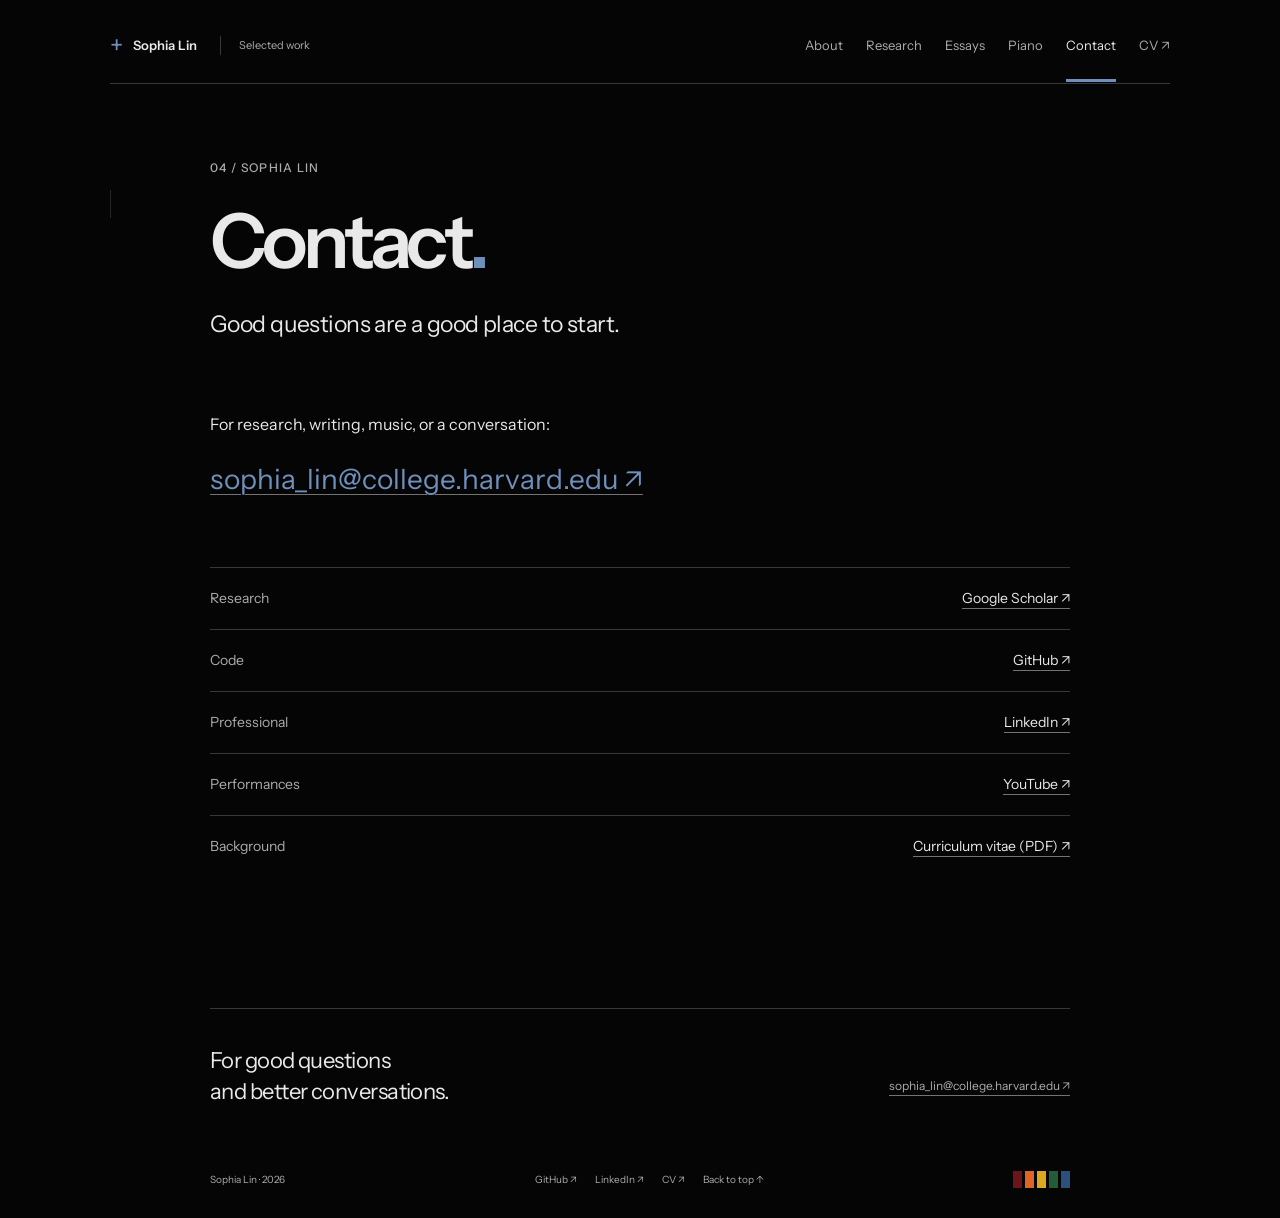
==== contact/index.html @ 06655244 "Initial design. Pages: About (home), Research, Essays, Piano, Contact." ====
<!doctype html>
<html lang="en"><head><meta charset="utf-8"><meta name="viewport" content="width=device-width, initial-scale=1">
<title>Contact — Sophia Lin</title><meta name="description" content="Research, essays, and performances by Sophia Lin."><meta name="theme-color" content="#050505">
<link rel="canonical" href="https://sophia-z-lin.github.io/personal-website/contact/"><meta property="og:title" content="Contact — Sophia Lin"><meta property="og:description" content="Research, essays, and performances by Sophia Lin."><meta property="og:type" content="website"><meta property="og:image" content="https://sophia-z-lin.github.io/personal-website/assets/portrait.png">
<link rel="icon" href="../assets/favicon.svg" type="image/svg+xml"><link rel="stylesheet" href="../styles.css"><script src="../site.js" defer></script>
</head><body class="tone-blue"><a class="skip" href="#main">Skip to content</a><div class="reading-progress" aria-hidden="true"></div>
<header class="masthead"><a class="identity" href="../index.html" aria-label="Sophia Lin, home"><span class="registration" aria-hidden="true">+</span> Sophia Lin<span class="identity-note">Selected work</span></a><nav aria-label="Main navigation"><a href="../index.html">About</a><a href="../research/">Research</a><a href="../essays/">Essays</a><a href="../piano/">Piano</a><a href="../contact/" aria-current="page">Contact</a><a href="../cv.pdf">CV ↗</a></nav></header>
<main id="main"><div class="page-opening"><p class="kicker">04 / Sophia Lin</p><h1>Contact<span class="title-stop">.</span></h1><p class="page-deck">Good questions are a good place to start.</p></div><section class="contact-body"><p>For research, writing, music, or a conversation:</p><a class="contact-email" href="mailto:sophia_lin@college.harvard.edu">sophia_lin@college.harvard.edu ↗</a><div class="contact-row"><span>Research</span><a href="https://scholar.google.com/citations?user=iws3sEUAAAAJ&amp;hl=en">Google Scholar ↗</a></div><div class="contact-row"><span>Code</span><a href="https://github.com/sophia-z-lin">GitHub ↗</a></div><div class="contact-row"><span>Professional</span><a href="https://www.linkedin.com/in/szlin-harvard">LinkedIn ↗</a></div><div class="contact-row"><span>Performances</span><a href="https://www.youtube.com/@sophialin1802">YouTube ↗</a></div><div class="contact-row"><span>Background</span><a href="../cv.pdf">Curriculum vitae (PDF) ↗</a></div></section></main>
<footer><div class="footer-top"><p>For good questions<br>and better conversations.</p><a class="email" href="mailto:sophia_lin@college.harvard.edu">sophia_lin@college.harvard.edu ↗</a></div><div class="footer-bottom"><span>Sophia Lin · 2026</span><div><a href="https://github.com/sophia-z-lin">GitHub ↗</a><a href="https://www.linkedin.com/in/szlin-harvard">LinkedIn ↗</a><a href="../cv.pdf">CV ↗</a><a href="#main">Back to top ↑</a></div><span class="pigments" aria-hidden="true"><i></i><i></i><i></i><i></i><i></i></span></div></footer></body></html>
---- styles.css ----
@font-face{font-family:Instrument Sans;src:url('assets/fonts/InstrumentSans.ttf') format('truetype');font-weight:400 700;font-stretch:75% 100%;font-display:swap}
@font-face{font-family:Instrument Sans;src:url('assets/fonts/InstrumentSans-Italic.ttf') format('truetype');font-style:italic;font-weight:400 700;font-display:swap}
:root{color-scheme:dark;--bg:#050505;--text:#e9e9e9;--muted:#acacac;--rule:#383838;--accent:#6f8fbc;--ink:#2d4f7c;--width:860px}
*{box-sizing:border-box}html{scroll-behavior:smooth;scroll-padding-top:24px}body{margin:0;background:var(--bg);color:var(--text);font-family:'Instrument Sans',Arial,sans-serif;font-size:16px;line-height:1.65;-webkit-font-smoothing:antialiased}body.tone-orange{--accent:#de6428;--ink:#6b151b}body.tone-saffron{--accent:#dea720;--ink:#245b38}::selection{background:#2d4f7c;color:#fff}a{color:inherit;text-underline-offset:5px;text-decoration-thickness:1px;text-decoration-color:#737373;transition:color .15s,text-decoration-color .15s}a:hover{color:var(--accent);text-decoration-color:var(--accent)}a:focus-visible,summary:focus-visible,button:focus-visible{outline:2px solid var(--accent);outline-offset:6px}button{font:inherit}p{margin:0 0 19px}h1,h2,h3{font-weight:600;line-height:1.16;margin:0;letter-spacing:-.035em}h1{font-size:76px}h2{font-size:27px}h3{font-size:22px}img{max-width:100%;height:auto}main,footer{max-width:var(--width);margin:auto}.masthead{max-width:1060px;margin:auto;padding:33px 0 25px;display:flex;align-items:center;justify-content:space-between;border-bottom:1px solid var(--rule);font-size:13px}.identity{display:flex;align-items:center;gap:10px;text-decoration:none;font-weight:600}.registration{font-size:25px;font-weight:400;line-height:1;color:var(--accent)}.identity-note{font-size:11px;font-weight:400;color:var(--muted);margin-left:13px;border-left:1px solid var(--rule);padding-left:18px}.masthead nav{display:flex;gap:23px}.masthead nav a{text-decoration:none;color:var(--muted)}.masthead nav a[aria-current],.masthead nav a:hover{color:var(--text)}.masthead nav a[aria-current]{position:relative}.masthead nav a[aria-current]:after{content:'';height:3px;background:var(--accent);position:absolute;bottom:-26px;left:0;right:0}.skip{position:fixed;top:-80px;left:20px;background:var(--bg);z-index:9;padding:10px}.skip:focus{top:8px}.reading-progress{height:2px;position:fixed;top:0;left:0;background:var(--accent);width:0;z-index:10}.kicker,.meta,.folio,.project-context,.project-end,.pub-year,.essay-date,.performance-number,.video-links{font-size:12px;color:var(--muted);line-height:1.5}.kicker{text-transform:uppercase;letter-spacing:.11em;font-weight:500}.opening{padding:83px 0 69px}.opening-top{display:flex;justify-content:space-between;gap:20px;margin-bottom:28px}.opening-top p{margin:0}.opening h1{font-size:90px;letter-spacing:-.065em;margin-left:-5px;margin-bottom:36px}.title-stop{color:var(--accent)}.biography{display:grid;grid-template-columns:minmax(0,1fr) 190px;gap:48px;align-items:start}.intro-line{font-size:23px;line-height:1.45;letter-spacing:-.025em;max-width:550px}.biography>div>p:not(.intro-line){max-width:550px}.portrait{margin:7px 0 0}.portrait img{display:block;aspect-ratio:3/4;width:100%;object-fit:cover;object-position:50% 50%;filter:saturate(.65);height:auto}.portrait figcaption{font-size:10px;letter-spacing:.12em;text-transform:uppercase;color:var(--muted);margin-top:10px}.inline-links{display:flex;gap:25px;font-size:12px;margin-top:25px}.inline-links a{color:var(--accent)}.archive-section{padding:0 0 64px}.section-head{display:flex;align-items:baseline;border-top:1px solid var(--rule);padding-top:20px;gap:22px;margin-bottom:29px}.section-head .folio{color:var(--accent);font-variant-numeric:tabular-nums}.section-head>a,.section-head>.meta{margin-left:auto;font-size:12px}.section-head a{text-decoration:none;color:var(--muted)}.section-deck{font-size:19px;margin:0 0 30px;letter-spacing:-.02em}.project{display:grid;grid-template-columns:155px minmax(0,1fr);gap:27px;padding:25px 0;border-bottom:1px solid #232323}.project-context span{display:block}.project-context span:first-child{color:var(--text);margin-bottom:5px}.project h3{font-size:20px;line-height:1.28;letter-spacing:-.022em;margin:0 0 12px}.project p{font-size:15px;line-height:1.7;margin-bottom:13px}.project-end{display:flex;justify-content:space-between;color:var(--muted)}.project-end a{color:var(--accent)}.publication{display:grid;grid-template-columns:155px minmax(0,1fr);gap:27px;margin-top:28px}.pub-year{font-variant-numeric:tabular-nums;color:var(--accent)}.publication h3{font-size:16px;font-weight:500;line-height:1.45;letter-spacing:-.012em}.publication h3 a{text-decoration:none}.publication p{font-size:12px;color:var(--muted);margin:7px 0 2px}.publication strong{font-weight:500;color:var(--text)}.essay-feature{display:grid;grid-template-columns:155px minmax(0,1fr);gap:27px;padding:15px 0 24px}.essay-feature .kicker{color:#de6428;margin:0 0 14px}.essay-feature h3{font-size:37px;letter-spacing:-.04em}.essay-feature h3 a{text-decoration:none;display:flex;justify-content:space-between;gap:16px}.arrow{color:#de6428;font-size:28px;transition:transform .2s}.essay-feature h3 a:hover .arrow{transform:translate(3px,-3px)}.essay-subtitle{font-size:18px;line-height:1.45;margin:13px 0 20px}.essay-feature p:not(.kicker):not(.essay-subtitle){font-size:15px;color:var(--muted)}.text-link{display:inline-flex;align-items:center;gap:25px;font-size:13px;text-decoration:none;border-bottom:1px solid var(--accent);padding-bottom:5px}.piano-home{display:grid;grid-template-columns:155px minmax(0,1fr);gap:27px;padding:12px 0}.large-number{color:#dea720;font-size:96px;letter-spacing:-.08em;line-height:1;font-weight:500;font-variant-numeric:lining-nums}.piano-home h3{font-size:25px;line-height:1.3}.piano-home h3 a{text-decoration:none}.piano-home .kicker{margin-bottom:10px}.piano-home p:not(.kicker){margin-top:15px}.page-opening{padding:75px 0 35px}.page-opening h1{margin:20px 0 23px;letter-spacing:-.06em}.page-deck{max-width:620px;font-size:23px;line-height:1.45;letter-spacing:-.025em}.section-introduction{max-width:675px;margin:0 0 60px}.section-introduction p{font-size:17px}.performance{display:grid;grid-template-columns:110px minmax(0,1fr);gap:28px;border-top:1px solid var(--rule);padding:29px 0 55px}.performance-number{color:var(--accent);font-size:17px;font-variant-numeric:tabular-nums}.performance-number span{display:block;color:var(--muted);margin-top:5px;font-size:12px}.performance h2{font-size:29px;margin:0 0 13px;line-height:1.3}.performance .kicker{margin-bottom:12px}.video{aspect-ratio:16/9;background:#131313;position:relative;margin-top:25px;overflow:hidden;border-bottom:2px solid var(--ink)}.video-cover{position:absolute;inset:0;display:block}.video img{width:100%;height:100%;object-fit:cover;filter:grayscale(1) brightness(.58);transition:filter .25s}.video-cover:hover img{filter:grayscale(.5) brightness(.72)}.play{position:absolute;left:calc(50% - 25px);top:calc(50% - 25px);width:50px;height:50px;border:1px solid #e9e9e9;display:grid;place-content:center;font-size:17px;color:#fff;background:#05050580}.video-caption{position:absolute;bottom:19px;left:22px;right:22px;font-size:12px;display:flex;justify-content:space-between;color:white}.video iframe{width:100%;height:100%;border:0;position:absolute;inset:0}.video-links{display:flex;justify-content:space-between;margin-top:12px}.video-links a{text-decoration:none}.archive-link{border-top:1px solid var(--rule);padding:25px 0}.longform{max-width:700px;margin:auto}.essay-opening{padding:70px 0 30px;border-bottom:1px solid var(--rule)}.essay-opening>.meta{margin-top:28px}.essay-opening h1{font-size:68px;line-height:1.05;max-width:600px;margin:24px 0}.essay-deck{font-size:26px;line-height:1.4;letter-spacing:-.025em;margin-bottom:12px}.contents{margin:25px 0 40px;border-bottom:1px solid var(--rule);padding:0 0 20px}.contents summary{font-size:13px;cursor:pointer;color:var(--accent)}.contents nav{display:flex;flex-direction:column;gap:10px;padding:20px 0 0;font-size:14px}.essay-text{font-size:17px;line-height:1.85}.essay-text p{margin-bottom:24px}.essay-text h2{font-size:28px;margin:52px 0 22px;line-height:1.3}.essay-text h3{font-size:17px;line-height:1.6;margin:28px 0 16px}.essay-text a{overflow-wrap:anywhere;color:var(--accent)}.appendices{border-top:1px solid var(--rule);border-bottom:1px solid var(--rule);margin:50px 0;padding:23px 0}.appendices summary{cursor:pointer;font-size:20px;font-weight:500;line-height:1.4}.appendices summary span{font-size:12px;float:right;color:var(--muted);font-weight:400}.appendices img{max-height:900px;object-fit:contain;display:block;margin:20px auto}.appendices p{font-size:13px;color:var(--muted)}.references p{font-size:13px;line-height:1.7;padding-left:20px;text-indent:-20px;overflow-wrap:anywhere}.contact-body{padding:15px 0 90px}.contact-email{display:block;font-size:clamp(16px,3vw,28px);color:var(--accent);margin:0 0 65px;overflow-wrap:anywhere}.contact-row{display:flex;justify-content:space-between;border-top:1px solid var(--rule);padding:19px 0;font-size:14px}.contact-row span{color:var(--muted)}footer{border-top:1px solid var(--rule);margin-top:40px;padding:36px 0 30px}.footer-top{display:flex;align-items:center;justify-content:space-between;gap:20px}.footer-top p{font-size:22px;line-height:1.45;letter-spacing:-.025em}.footer-top .email{font-size:12px;color:var(--muted)}.footer-bottom{display:flex;align-items:center;justify-content:space-between;margin-top:44px;font-size:10px;color:var(--muted);gap:15px}.footer-bottom>div{display:flex;gap:18px}.footer-bottom a{text-decoration:none}.pigments{display:flex;gap:3px}.pigments i{width:9px;height:17px;background:#6b151b}.pigments i:nth-child(2){background:#de6428}.pigments i:nth-child(3){background:#dea720}.pigments i:nth-child(4){background:#245b38}.pigments i:nth-child(5){background:#2d4f7c}
@media(min-width:1250px){body{background-image:linear-gradient(#252525,#252525);background-size:1px 28px;background-position:calc(50% - 530px) 190px;background-repeat:no-repeat}}
@media(max-width:1120px){.masthead{margin:0 36px}main,footer{width:calc(100% - 100px);max-width:860px}}
@media(max-width:760px){.masthead{margin:0 23px;display:block;padding:20px 0}.identity-note{margin-left:auto}.masthead nav{margin-top:24px;gap:0;justify-content:space-between;font-size:12px}.masthead nav a[aria-current]:after{bottom:-21px}main,footer{width:calc(100% - 46px)}.opening{padding:48px 0 50px}.opening h1{font-size:72px}.opening-top>.meta{display:none}.biography{grid-template-columns:minmax(0,1fr) 150px;gap:26px}.intro-line{font-size:21px}.portrait{margin-top:7px}.project,.publication,.essay-feature,.piano-home{grid-template-columns:100px minmax(0,1fr);gap:22px}.section-head{gap:14px}.section-head h2{font-size:25px}.essay-feature h3{font-size:31px}.footer-top{display:block}.footer-bottom{flex-wrap:wrap;gap:18px}.performance{grid-template-columns:55px minmax(0,1fr);gap:20px}.page-opening{padding-top:50px}.page-opening h1{font-size:66px}.essay-opening h1{font-size:58px}}
@media(max-width:520px){.biography{display:flex;flex-direction:column}.portrait{width:42%;max-width:185px;margin:5px 0 0 auto}.portrait figcaption{text-align:right}.opening h1{font-size:66px}.opening .kicker{font-size:10px}.intro-line{font-size:22px}.inline-links{gap:18px;flex-wrap:wrap}.section-head{flex-wrap:wrap;row-gap:8px}.section-head>a{font-size:11px}.section-head h2{font-size:24px}.project{display:block}.project-context{display:flex;justify-content:space-between;gap:18px;margin-bottom:14px}.project-context span:first-child{max-width:75%}.publication{grid-template-columns:40px minmax(0,1fr);gap:16px}.essay-feature{display:block}.essay-date{margin-bottom:24px}.essay-date br{display:none}.essay-date br:after{content:' '}.essay-feature h3{font-size:36px}.piano-home{grid-template-columns:65px minmax(0,1fr);gap:18px}.large-number{font-size:67px}.piano-home h3{font-size:23px}.performance{display:block}.performance-number{display:flex;justify-content:space-between;margin-bottom:20px}.performance-number span{margin:0}.performance h2{font-size:26px}.video-links{font-size:10px}.page-opening h1{font-size:60px}.page-deck{font-size:22px}.essay-opening h1{font-size:54px}.essay-deck{font-size:23px}.essay-text{font-size:16px}.essay-text h2{font-size:25px}.footer-bottom>div{gap:16px;flex-wrap:wrap}.footer-top .email{font-size:11px}.appendices summary{font-size:17px}.appendices summary span{float:none;display:block;margin-top:10px}.contact-body{padding-bottom:40px}}
@media(prefers-reduced-motion:reduce){html{scroll-behavior:auto}*,*:before,*:after{transition:none!important;animation:none!important}}
@media print{body{background:white;color:black;font-size:11pt}.masthead,footer,.reading-progress,.contents,.skip{display:none}main{width:100%;max-width:none}.longform{max-width:none}.essay-opening{padding-top:0}.essay-opening h1{font-size:36pt}.essay-text{font-size:11pt}.references p{color:black}.appendices{display:block}a{color:black}.portrait{max-width:120px}.archive-section{break-inside:avoid}}
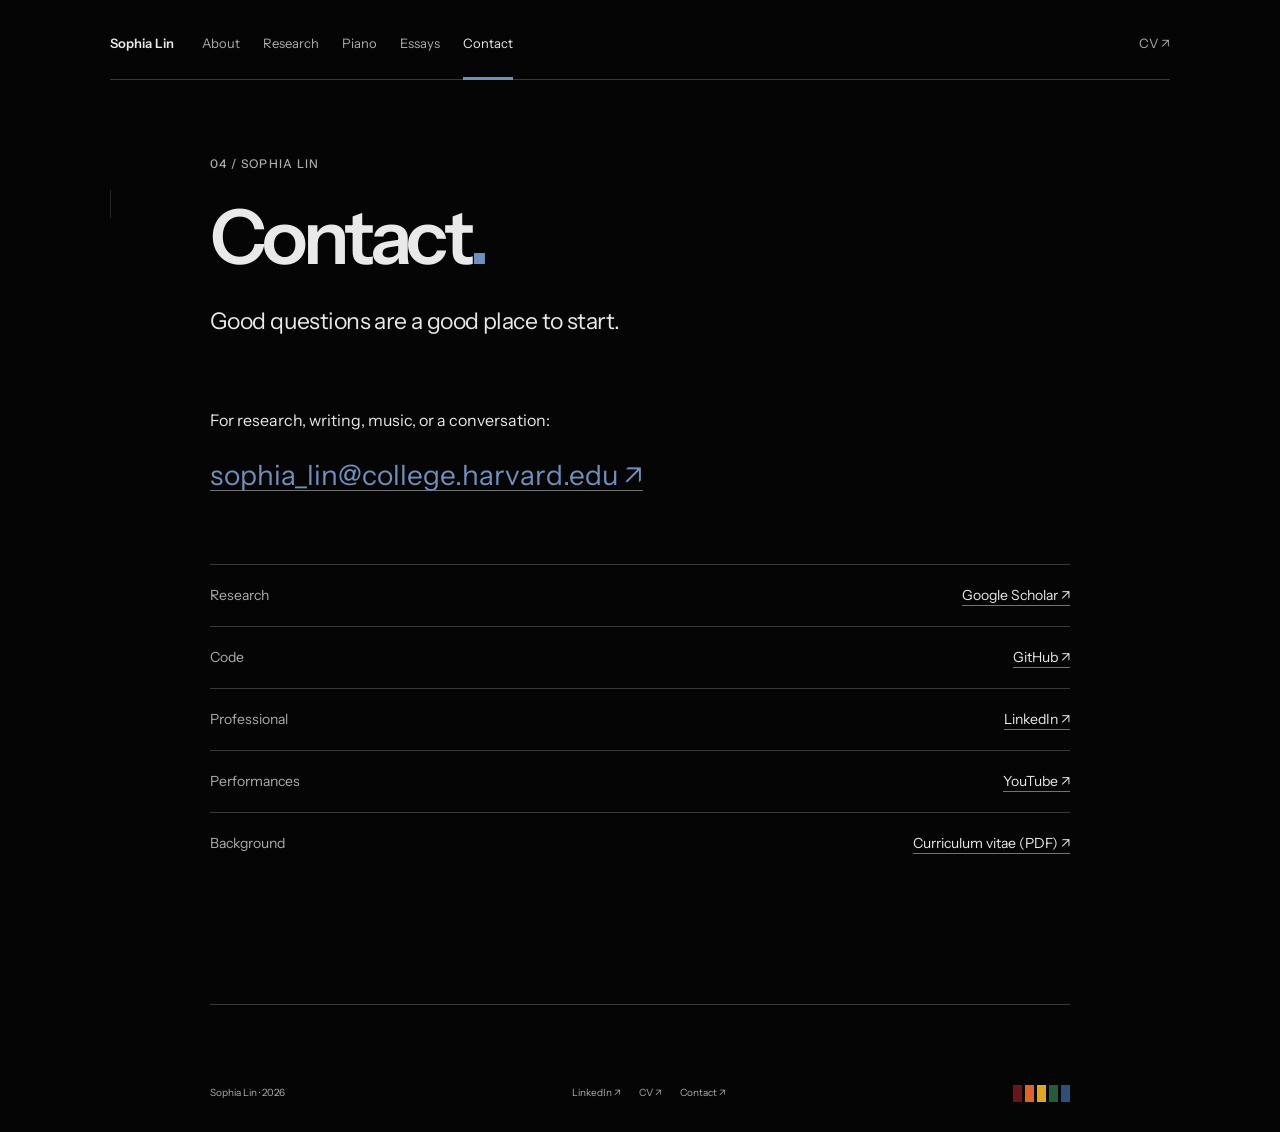
==== commit 0c064e4f: "Header and footer changes." ====
--- a/contact/index.html
+++ b/contact/index.html
@@ -4,6 +4,6 @@
 <link rel="canonical" href="https://sophia-z-lin.github.io/personal-website/contact/"><meta property="og:title" content="Contact — Sophia Lin"><meta property="og:description" content="Research, essays, and performances by Sophia Lin."><meta property="og:type" content="website"><meta property="og:image" content="https://sophia-z-lin.github.io/personal-website/assets/portrait.png">
 <link rel="icon" href="../assets/favicon.svg" type="image/svg+xml"><link rel="stylesheet" href="../styles.css"><script src="../site.js" defer></script>
 </head><body class="tone-blue"><a class="skip" href="#main">Skip to content</a><div class="reading-progress" aria-hidden="true"></div>
-<header class="masthead"><a class="identity" href="../index.html" aria-label="Sophia Lin, home"><span class="registration" aria-hidden="true">+</span> Sophia Lin<span class="identity-note">Selected work</span></a><nav aria-label="Main navigation"><a href="../index.html">About</a><a href="../research/">Research</a><a href="../essays/">Essays</a><a href="../piano/">Piano</a><a href="../contact/" aria-current="page">Contact</a><a href="../cv.pdf">CV ↗</a></nav></header>
+<header class="masthead"><a class="identity" href="../index.html" aria-label="Sophia Lin, home">Sophia Lin</a><nav aria-label="Main navigation"><a href="../index.html">About</a><a href="../research/">Research</a><a href="../piano/">Piano</a><a href="../essays/">Essays</a><a href="../contact/" aria-current="page">Contact</a><a class="nav-cv" href="../cv.pdf">CV ↗</a></nav></header>
 <main id="main"><div class="page-opening"><p class="kicker">04 / Sophia Lin</p><h1>Contact<span class="title-stop">.</span></h1><p class="page-deck">Good questions are a good place to start.</p></div><section class="contact-body"><p>For research, writing, music, or a conversation:</p><a class="contact-email" href="mailto:sophia_lin@college.harvard.edu">sophia_lin@college.harvard.edu ↗</a><div class="contact-row"><span>Research</span><a href="https://scholar.google.com/citations?user=iws3sEUAAAAJ&amp;hl=en">Google Scholar ↗</a></div><div class="contact-row"><span>Code</span><a href="https://github.com/sophia-z-lin">GitHub ↗</a></div><div class="contact-row"><span>Professional</span><a href="https://www.linkedin.com/in/szlin-harvard">LinkedIn ↗</a></div><div class="contact-row"><span>Performances</span><a href="https://www.youtube.com/@sophialin1802">YouTube ↗</a></div><div class="contact-row"><span>Background</span><a href="../cv.pdf">Curriculum vitae (PDF) ↗</a></div></section></main>
-<footer><div class="footer-top"><p>For good questions<br>and better conversations.</p><a class="email" href="mailto:sophia_lin@college.harvard.edu">sophia_lin@college.harvard.edu ↗</a></div><div class="footer-bottom"><span>Sophia Lin · 2026</span><div><a href="https://github.com/sophia-z-lin">GitHub ↗</a><a href="https://www.linkedin.com/in/szlin-harvard">LinkedIn ↗</a><a href="../cv.pdf">CV ↗</a><a href="#main">Back to top ↑</a></div><span class="pigments" aria-hidden="true"><i></i><i></i><i></i><i></i><i></i></span></div></footer></body></html>+<footer><div class="footer-bottom"><span>Sophia Lin · 2026</span><div><a href="https://www.linkedin.com/in/szlin-harvard">LinkedIn ↗</a><a href="../cv.pdf">CV ↗</a><a href="../contact/">Contact ↗</a></div><span class="pigments" aria-hidden="true"><i></i><i></i><i></i><i></i><i></i></span></div></footer></body></html>
--- a/styles.css
+++ b/styles.css
@@ -1,7 +1,7 @@
 @font-face{font-family:Instrument Sans;src:url('assets/fonts/InstrumentSans.ttf') format('truetype');font-weight:400 700;font-stretch:75% 100%;font-display:swap}
 @font-face{font-family:Instrument Sans;src:url('assets/fonts/InstrumentSans-Italic.ttf') format('truetype');font-style:italic;font-weight:400 700;font-display:swap}
 :root{color-scheme:dark;--bg:#050505;--text:#e9e9e9;--muted:#acacac;--rule:#383838;--accent:#6f8fbc;--ink:#2d4f7c;--width:860px}
-*{box-sizing:border-box}html{scroll-behavior:smooth;scroll-padding-top:24px}body{margin:0;background:var(--bg);color:var(--text);font-family:'Instrument Sans',Arial,sans-serif;font-size:16px;line-height:1.65;-webkit-font-smoothing:antialiased}body.tone-orange{--accent:#de6428;--ink:#6b151b}body.tone-saffron{--accent:#dea720;--ink:#245b38}::selection{background:#2d4f7c;color:#fff}a{color:inherit;text-underline-offset:5px;text-decoration-thickness:1px;text-decoration-color:#737373;transition:color .15s,text-decoration-color .15s}a:hover{color:var(--accent);text-decoration-color:var(--accent)}a:focus-visible,summary:focus-visible,button:focus-visible{outline:2px solid var(--accent);outline-offset:6px}button{font:inherit}p{margin:0 0 19px}h1,h2,h3{font-weight:600;line-height:1.16;margin:0;letter-spacing:-.035em}h1{font-size:76px}h2{font-size:27px}h3{font-size:22px}img{max-width:100%;height:auto}main,footer{max-width:var(--width);margin:auto}.masthead{max-width:1060px;margin:auto;padding:33px 0 25px;display:flex;align-items:center;justify-content:space-between;border-bottom:1px solid var(--rule);font-size:13px}.identity{display:flex;align-items:center;gap:10px;text-decoration:none;font-weight:600}.registration{font-size:25px;font-weight:400;line-height:1;color:var(--accent)}.identity-note{font-size:11px;font-weight:400;color:var(--muted);margin-left:13px;border-left:1px solid var(--rule);padding-left:18px}.masthead nav{display:flex;gap:23px}.masthead nav a{text-decoration:none;color:var(--muted)}.masthead nav a[aria-current],.masthead nav a:hover{color:var(--text)}.masthead nav a[aria-current]{position:relative}.masthead nav a[aria-current]:after{content:'';height:3px;background:var(--accent);position:absolute;bottom:-26px;left:0;right:0}.skip{position:fixed;top:-80px;left:20px;background:var(--bg);z-index:9;padding:10px}.skip:focus{top:8px}.reading-progress{height:2px;position:fixed;top:0;left:0;background:var(--accent);width:0;z-index:10}.kicker,.meta,.folio,.project-context,.project-end,.pub-year,.essay-date,.performance-number,.video-links{font-size:12px;color:var(--muted);line-height:1.5}.kicker{text-transform:uppercase;letter-spacing:.11em;font-weight:500}.opening{padding:83px 0 69px}.opening-top{display:flex;justify-content:space-between;gap:20px;margin-bottom:28px}.opening-top p{margin:0}.opening h1{font-size:90px;letter-spacing:-.065em;margin-left:-5px;margin-bottom:36px}.title-stop{color:var(--accent)}.biography{display:grid;grid-template-columns:minmax(0,1fr) 190px;gap:48px;align-items:start}.intro-line{font-size:23px;line-height:1.45;letter-spacing:-.025em;max-width:550px}.biography>div>p:not(.intro-line){max-width:550px}.portrait{margin:7px 0 0}.portrait img{display:block;aspect-ratio:3/4;width:100%;object-fit:cover;object-position:50% 50%;filter:saturate(.65);height:auto}.portrait figcaption{font-size:10px;letter-spacing:.12em;text-transform:uppercase;color:var(--muted);margin-top:10px}.inline-links{display:flex;gap:25px;font-size:12px;margin-top:25px}.inline-links a{color:var(--accent)}.archive-section{padding:0 0 64px}.section-head{display:flex;align-items:baseline;border-top:1px solid var(--rule);padding-top:20px;gap:22px;margin-bottom:29px}.section-head .folio{color:var(--accent);font-variant-numeric:tabular-nums}.section-head>a,.section-head>.meta{margin-left:auto;font-size:12px}.section-head a{text-decoration:none;color:var(--muted)}.section-deck{font-size:19px;margin:0 0 30px;letter-spacing:-.02em}.project{display:grid;grid-template-columns:155px minmax(0,1fr);gap:27px;padding:25px 0;border-bottom:1px solid #232323}.project-context span{display:block}.project-context span:first-child{color:var(--text);margin-bottom:5px}.project h3{font-size:20px;line-height:1.28;letter-spacing:-.022em;margin:0 0 12px}.project p{font-size:15px;line-height:1.7;margin-bottom:13px}.project-end{display:flex;justify-content:space-between;color:var(--muted)}.project-end a{color:var(--accent)}.publication{display:grid;grid-template-columns:155px minmax(0,1fr);gap:27px;margin-top:28px}.pub-year{font-variant-numeric:tabular-nums;color:var(--accent)}.publication h3{font-size:16px;font-weight:500;line-height:1.45;letter-spacing:-.012em}.publication h3 a{text-decoration:none}.publication p{font-size:12px;color:var(--muted);margin:7px 0 2px}.publication strong{font-weight:500;color:var(--text)}.essay-feature{display:grid;grid-template-columns:155px minmax(0,1fr);gap:27px;padding:15px 0 24px}.essay-feature .kicker{color:#de6428;margin:0 0 14px}.essay-feature h3{font-size:37px;letter-spacing:-.04em}.essay-feature h3 a{text-decoration:none;display:flex;justify-content:space-between;gap:16px}.arrow{color:#de6428;font-size:28px;transition:transform .2s}.essay-feature h3 a:hover .arrow{transform:translate(3px,-3px)}.essay-subtitle{font-size:18px;line-height:1.45;margin:13px 0 20px}.essay-feature p:not(.kicker):not(.essay-subtitle){font-size:15px;color:var(--muted)}.text-link{display:inline-flex;align-items:center;gap:25px;font-size:13px;text-decoration:none;border-bottom:1px solid var(--accent);padding-bottom:5px}.piano-home{display:grid;grid-template-columns:155px minmax(0,1fr);gap:27px;padding:12px 0}.large-number{color:#dea720;font-size:96px;letter-spacing:-.08em;line-height:1;font-weight:500;font-variant-numeric:lining-nums}.piano-home h3{font-size:25px;line-height:1.3}.piano-home h3 a{text-decoration:none}.piano-home .kicker{margin-bottom:10px}.piano-home p:not(.kicker){margin-top:15px}.page-opening{padding:75px 0 35px}.page-opening h1{margin:20px 0 23px;letter-spacing:-.06em}.page-deck{max-width:620px;font-size:23px;line-height:1.45;letter-spacing:-.025em}.section-introduction{max-width:675px;margin:0 0 60px}.section-introduction p{font-size:17px}.performance{display:grid;grid-template-columns:110px minmax(0,1fr);gap:28px;border-top:1px solid var(--rule);padding:29px 0 55px}.performance-number{color:var(--accent);font-size:17px;font-variant-numeric:tabular-nums}.performance-number span{display:block;color:var(--muted);margin-top:5px;font-size:12px}.performance h2{font-size:29px;margin:0 0 13px;line-height:1.3}.performance .kicker{margin-bottom:12px}.video{aspect-ratio:16/9;background:#131313;position:relative;margin-top:25px;overflow:hidden;border-bottom:2px solid var(--ink)}.video-cover{position:absolute;inset:0;display:block}.video img{width:100%;height:100%;object-fit:cover;filter:grayscale(1) brightness(.58);transition:filter .25s}.video-cover:hover img{filter:grayscale(.5) brightness(.72)}.play{position:absolute;left:calc(50% - 25px);top:calc(50% - 25px);width:50px;height:50px;border:1px solid #e9e9e9;display:grid;place-content:center;font-size:17px;color:#fff;background:#05050580}.video-caption{position:absolute;bottom:19px;left:22px;right:22px;font-size:12px;display:flex;justify-content:space-between;color:white}.video iframe{width:100%;height:100%;border:0;position:absolute;inset:0}.video-links{display:flex;justify-content:space-between;margin-top:12px}.video-links a{text-decoration:none}.archive-link{border-top:1px solid var(--rule);padding:25px 0}.longform{max-width:700px;margin:auto}.essay-opening{padding:70px 0 30px;border-bottom:1px solid var(--rule)}.essay-opening>.meta{margin-top:28px}.essay-opening h1{font-size:68px;line-height:1.05;max-width:600px;margin:24px 0}.essay-deck{font-size:26px;line-height:1.4;letter-spacing:-.025em;margin-bottom:12px}.contents{margin:25px 0 40px;border-bottom:1px solid var(--rule);padding:0 0 20px}.contents summary{font-size:13px;cursor:pointer;color:var(--accent)}.contents nav{display:flex;flex-direction:column;gap:10px;padding:20px 0 0;font-size:14px}.essay-text{font-size:17px;line-height:1.85}.essay-text p{margin-bottom:24px}.essay-text h2{font-size:28px;margin:52px 0 22px;line-height:1.3}.essay-text h3{font-size:17px;line-height:1.6;margin:28px 0 16px}.essay-text a{overflow-wrap:anywhere;color:var(--accent)}.appendices{border-top:1px solid var(--rule);border-bottom:1px solid var(--rule);margin:50px 0;padding:23px 0}.appendices summary{cursor:pointer;font-size:20px;font-weight:500;line-height:1.4}.appendices summary span{font-size:12px;float:right;color:var(--muted);font-weight:400}.appendices img{max-height:900px;object-fit:contain;display:block;margin:20px auto}.appendices p{font-size:13px;color:var(--muted)}.references p{font-size:13px;line-height:1.7;padding-left:20px;text-indent:-20px;overflow-wrap:anywhere}.contact-body{padding:15px 0 90px}.contact-email{display:block;font-size:clamp(16px,3vw,28px);color:var(--accent);margin:0 0 65px;overflow-wrap:anywhere}.contact-row{display:flex;justify-content:space-between;border-top:1px solid var(--rule);padding:19px 0;font-size:14px}.contact-row span{color:var(--muted)}footer{border-top:1px solid var(--rule);margin-top:40px;padding:36px 0 30px}.footer-top{display:flex;align-items:center;justify-content:space-between;gap:20px}.footer-top p{font-size:22px;line-height:1.45;letter-spacing:-.025em}.footer-top .email{font-size:12px;color:var(--muted)}.footer-bottom{display:flex;align-items:center;justify-content:space-between;margin-top:44px;font-size:10px;color:var(--muted);gap:15px}.footer-bottom>div{display:flex;gap:18px}.footer-bottom a{text-decoration:none}.pigments{display:flex;gap:3px}.pigments i{width:9px;height:17px;background:#6b151b}.pigments i:nth-child(2){background:#de6428}.pigments i:nth-child(3){background:#dea720}.pigments i:nth-child(4){background:#245b38}.pigments i:nth-child(5){background:#2d4f7c}
+*{box-sizing:border-box}html{scroll-behavior:smooth;scroll-padding-top:24px}body{margin:0;background:var(--bg);color:var(--text);font-family:'Instrument Sans',Arial,sans-serif;font-size:16px;line-height:1.65;-webkit-font-smoothing:antialiased}body.tone-orange{--accent:#de6428;--ink:#6b151b}body.tone-saffron{--accent:#dea720;--ink:#245b38}::selection{background:#2d4f7c;color:#fff}a{color:inherit;text-underline-offset:5px;text-decoration-thickness:1px;text-decoration-color:#737373;transition:color .15s,text-decoration-color .15s}a:hover{color:var(--accent);text-decoration-color:var(--accent)}a:focus-visible,summary:focus-visible,button:focus-visible{outline:2px solid var(--accent);outline-offset:6px}button{font:inherit}p{margin:0 0 19px}h1,h2,h3{font-weight:600;line-height:1.16;margin:0;letter-spacing:-.035em}h1{font-size:76px}h2{font-size:27px}h3{font-size:22px}img{max-width:100%;height:auto}main,footer{max-width:var(--width);margin:auto}.masthead{max-width:1060px;margin:auto;padding:33px 0 25px;display:flex;align-items:center;gap:28px;border-bottom:1px solid var(--rule);font-size:13px}.identity{text-decoration:none;font-weight:600;white-space:nowrap}.masthead nav{display:flex;flex:1;gap:23px}.nav-cv{margin-left:auto}.masthead nav a{text-decoration:none;color:var(--muted)}.masthead nav a[aria-current],.masthead nav a:hover{color:var(--text)}.masthead nav a[aria-current]{position:relative}.masthead nav a[aria-current]:after{content:'';height:3px;background:var(--accent);position:absolute;bottom:-26px;left:0;right:0}.skip{position:fixed;top:-80px;left:20px;background:var(--bg);z-index:9;padding:10px}.skip:focus{top:8px}.reading-progress{height:2px;position:fixed;top:0;left:0;background:var(--accent);width:0;z-index:10}.kicker,.meta,.folio,.project-context,.project-end,.pub-year,.essay-date,.performance-number,.video-links{font-size:12px;color:var(--muted);line-height:1.5}.kicker{text-transform:uppercase;letter-spacing:.11em;font-weight:500}.opening{padding:83px 0 69px}.opening-top{display:flex;justify-content:space-between;gap:20px;margin-bottom:28px}.opening-top p{margin:0}.opening h1{font-size:90px;letter-spacing:-.065em;margin-left:-5px;margin-bottom:36px}.title-stop{color:var(--accent)}.biography{display:grid;grid-template-columns:minmax(0,1fr) 190px;gap:48px;align-items:start}.intro-line{font-size:23px;line-height:1.45;letter-spacing:-.025em;max-width:550px}.biography>div>p:not(.intro-line){max-width:550px}.portrait{margin:7px 0 0}.portrait img{display:block;aspect-ratio:3/4;width:100%;object-fit:cover;object-position:50% 50%;filter:saturate(.65);height:auto}.portrait figcaption{font-size:10px;letter-spacing:.12em;text-transform:uppercase;color:var(--muted);margin-top:10px}.inline-links{display:flex;gap:25px;font-size:12px;margin-top:25px}.inline-links a{color:var(--accent)}.archive-section{padding:0 0 64px}.section-head{display:flex;align-items:baseline;border-top:1px solid var(--rule);padding-top:20px;gap:22px;margin-bottom:29px}.section-head .folio{color:var(--accent);font-variant-numeric:tabular-nums}.section-head>a,.section-head>.meta{margin-left:auto;font-size:12px}.section-head a{text-decoration:none;color:var(--muted)}.section-deck{font-size:19px;margin:0 0 30px;letter-spacing:-.02em}.project{display:grid;grid-template-columns:155px minmax(0,1fr);gap:27px;padding:25px 0;border-bottom:1px solid #232323}.project-context span{display:block}.project-context span:first-child{color:var(--text);margin-bottom:5px}.project h3{font-size:20px;line-height:1.28;letter-spacing:-.022em;margin:0 0 12px}.project p{font-size:15px;line-height:1.7;margin-bottom:13px}.project-end{display:flex;justify-content:space-between;color:var(--muted)}.project-end a{color:var(--accent)}.publication{display:grid;grid-template-columns:155px minmax(0,1fr);gap:27px;margin-top:28px}.pub-year{font-variant-numeric:tabular-nums;color:var(--accent)}.publication h3{font-size:16px;font-weight:500;line-height:1.45;letter-spacing:-.012em}.publication h3 a{text-decoration:none}.publication p{font-size:12px;color:var(--muted);margin:7px 0 2px}.publication strong{font-weight:500;color:var(--text)}.essay-feature{display:grid;grid-template-columns:155px minmax(0,1fr);gap:27px;padding:15px 0 24px}.essay-feature .kicker{color:#de6428;margin:0 0 14px}.essay-feature h3{font-size:37px;letter-spacing:-.04em}.essay-feature h3 a{text-decoration:none;display:flex;justify-content:space-between;gap:16px}.arrow{color:#de6428;font-size:28px;transition:transform .2s}.essay-feature h3 a:hover .arrow{transform:translate(3px,-3px)}.essay-subtitle{font-size:18px;line-height:1.45;margin:13px 0 20px}.essay-feature p:not(.kicker):not(.essay-subtitle){font-size:15px;color:var(--muted)}.text-link{display:inline-flex;align-items:center;gap:25px;font-size:13px;text-decoration:none;border-bottom:1px solid var(--accent);padding-bottom:5px}.piano-home{display:grid;grid-template-columns:155px minmax(0,1fr);gap:27px;padding:12px 0}.large-number{color:#dea720;font-size:96px;letter-spacing:-.08em;line-height:1;font-weight:500;font-variant-numeric:lining-nums}.piano-home h3{font-size:25px;line-height:1.3}.piano-home h3 a{text-decoration:none}.piano-home .kicker{margin-bottom:10px}.piano-home p:not(.kicker){margin-top:15px}.page-opening{padding:75px 0 35px}.page-opening h1{margin:20px 0 23px;letter-spacing:-.06em}.page-deck{max-width:620px;font-size:23px;line-height:1.45;letter-spacing:-.025em}.section-introduction{max-width:675px;margin:0 0 60px}.section-introduction p{font-size:17px}.performance{display:grid;grid-template-columns:110px minmax(0,1fr);gap:28px;border-top:1px solid var(--rule);padding:29px 0 55px}.performance-number{color:var(--accent);font-size:17px;font-variant-numeric:tabular-nums}.performance-number span{display:block;color:var(--muted);margin-top:5px;font-size:12px}.performance h2{font-size:29px;margin:0 0 13px;line-height:1.3}.performance .kicker{margin-bottom:12px}.video{aspect-ratio:16/9;background:#131313;position:relative;margin-top:25px;overflow:hidden;border-bottom:2px solid var(--ink)}.video-cover{position:absolute;inset:0;display:block}.video img{width:100%;height:100%;object-fit:cover;filter:grayscale(1) brightness(.58);transition:filter .25s}.video-cover:hover img{filter:grayscale(.5) brightness(.72)}.play{position:absolute;left:calc(50% - 25px);top:calc(50% - 25px);width:50px;height:50px;border:1px solid #e9e9e9;display:grid;place-content:center;font-size:17px;color:#fff;background:#05050580}.video-caption{position:absolute;bottom:19px;left:22px;right:22px;font-size:12px;display:flex;justify-content:space-between;color:white}.video iframe{width:100%;height:100%;border:0;position:absolute;inset:0}.video-links{display:flex;justify-content:space-between;margin-top:12px}.video-links a{text-decoration:none}.archive-link{border-top:1px solid var(--rule);padding:25px 0}.longform{max-width:700px;margin:auto}.essay-opening{padding:70px 0 30px;border-bottom:1px solid var(--rule)}.essay-opening>.meta{margin-top:28px}.essay-opening h1{font-size:68px;line-height:1.05;max-width:600px;margin:24px 0}.essay-deck{font-size:26px;line-height:1.4;letter-spacing:-.025em;margin-bottom:12px}.contents{margin:25px 0 40px;border-bottom:1px solid var(--rule);padding:0 0 20px}.contents summary{font-size:13px;cursor:pointer;color:var(--accent)}.contents nav{display:flex;flex-direction:column;gap:10px;padding:20px 0 0;font-size:14px}.essay-text{font-size:17px;line-height:1.85}.essay-text p{margin-bottom:24px}.essay-text h2{font-size:28px;margin:52px 0 22px;line-height:1.3}.essay-text h3{font-size:17px;line-height:1.6;margin:28px 0 16px}.essay-text a{overflow-wrap:anywhere;color:var(--accent)}.appendices{border-top:1px solid var(--rule);border-bottom:1px solid var(--rule);margin:50px 0;padding:23px 0}.appendices summary{cursor:pointer;font-size:20px;font-weight:500;line-height:1.4}.appendices summary span{font-size:12px;float:right;color:var(--muted);font-weight:400}.appendices img{max-height:900px;object-fit:contain;display:block;margin:20px auto}.appendices p{font-size:13px;color:var(--muted)}.references p{font-size:13px;line-height:1.7;padding-left:20px;text-indent:-20px;overflow-wrap:anywhere}.contact-body{padding:15px 0 90px}.contact-email{display:block;font-size:clamp(16px,3vw,28px);color:var(--accent);margin:0 0 65px;overflow-wrap:anywhere}.contact-row{display:flex;justify-content:space-between;border-top:1px solid var(--rule);padding:19px 0;font-size:14px}.contact-row span{color:var(--muted)}footer{border-top:1px solid var(--rule);margin-top:40px;padding:36px 0 30px}.footer-top{display:flex;align-items:center;justify-content:space-between;gap:20px}.footer-top p{font-size:22px;line-height:1.45;letter-spacing:-.025em}.footer-top .email{font-size:12px;color:var(--muted)}.footer-bottom{display:flex;align-items:center;justify-content:space-between;margin-top:44px;font-size:10px;color:var(--muted);gap:15px}.footer-bottom>div{display:flex;gap:18px}.footer-bottom a{text-decoration:none}.pigments{display:flex;gap:3px}.pigments i{width:9px;height:17px;background:#6b151b}.pigments i:nth-child(2){background:#de6428}.pigments i:nth-child(3){background:#dea720}.pigments i:nth-child(4){background:#245b38}.pigments i:nth-child(5){background:#2d4f7c}
 @media(min-width:1250px){body{background-image:linear-gradient(#252525,#252525);background-size:1px 28px;background-position:calc(50% - 530px) 190px;background-repeat:no-repeat}}
 @media(max-width:1120px){.masthead{margin:0 36px}main,footer{width:calc(100% - 100px);max-width:860px}}
 @media(max-width:760px){.masthead{margin:0 23px;display:block;padding:20px 0}.identity-note{margin-left:auto}.masthead nav{margin-top:24px;gap:0;justify-content:space-between;font-size:12px}.masthead nav a[aria-current]:after{bottom:-21px}main,footer{width:calc(100% - 46px)}.opening{padding:48px 0 50px}.opening h1{font-size:72px}.opening-top>.meta{display:none}.biography{grid-template-columns:minmax(0,1fr) 150px;gap:26px}.intro-line{font-size:21px}.portrait{margin-top:7px}.project,.publication,.essay-feature,.piano-home{grid-template-columns:100px minmax(0,1fr);gap:22px}.section-head{gap:14px}.section-head h2{font-size:25px}.essay-feature h3{font-size:31px}.footer-top{display:block}.footer-bottom{flex-wrap:wrap;gap:18px}.performance{grid-template-columns:55px minmax(0,1fr);gap:20px}.page-opening{padding-top:50px}.page-opening h1{font-size:66px}.essay-opening h1{font-size:58px}}
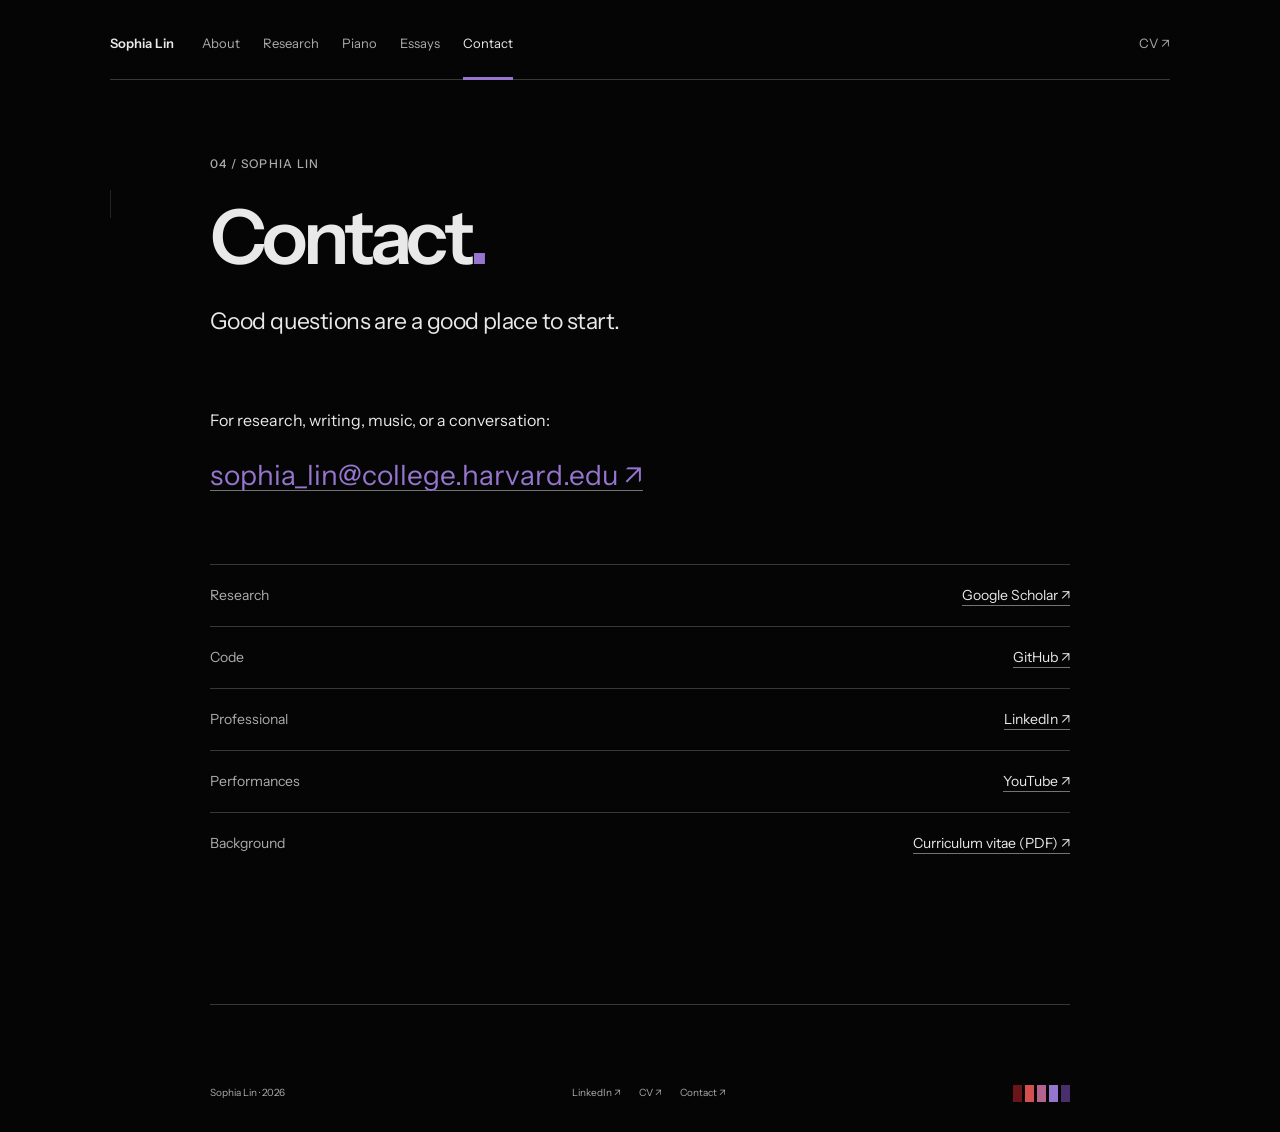
==== commit ce4c41c7: "Stylization changes." ====
--- a/contact/index.html
+++ b/contact/index.html
@@ -3,7 +3,7 @@
 <title>Contact — Sophia Lin</title><meta name="description" content="Research, essays, and performances by Sophia Lin."><meta name="theme-color" content="#050505">
 <link rel="canonical" href="https://sophia-z-lin.github.io/personal-website/contact/"><meta property="og:title" content="Contact — Sophia Lin"><meta property="og:description" content="Research, essays, and performances by Sophia Lin."><meta property="og:type" content="website"><meta property="og:image" content="https://sophia-z-lin.github.io/personal-website/assets/portrait.png">
 <link rel="icon" href="../assets/favicon.svg" type="image/svg+xml"><link rel="stylesheet" href="../styles.css"><script src="../site.js" defer></script>
-</head><body class="tone-blue"><a class="skip" href="#main">Skip to content</a><div class="reading-progress" aria-hidden="true"></div>
+</head><body class="tone-purple"><a class="skip" href="#main">Skip to content</a><div class="reading-progress" aria-hidden="true"></div>
 <header class="masthead"><a class="identity" href="../index.html" aria-label="Sophia Lin, home">Sophia Lin</a><nav aria-label="Main navigation"><a href="../index.html">About</a><a href="../research/">Research</a><a href="../piano/">Piano</a><a href="../essays/">Essays</a><a href="../contact/" aria-current="page">Contact</a><a class="nav-cv" href="../cv.pdf">CV ↗</a></nav></header>
 <main id="main"><div class="page-opening"><p class="kicker">04 / Sophia Lin</p><h1>Contact<span class="title-stop">.</span></h1><p class="page-deck">Good questions are a good place to start.</p></div><section class="contact-body"><p>For research, writing, music, or a conversation:</p><a class="contact-email" href="mailto:sophia_lin@college.harvard.edu">sophia_lin@college.harvard.edu ↗</a><div class="contact-row"><span>Research</span><a href="https://scholar.google.com/citations?user=iws3sEUAAAAJ&amp;hl=en">Google Scholar ↗</a></div><div class="contact-row"><span>Code</span><a href="https://github.com/sophia-z-lin">GitHub ↗</a></div><div class="contact-row"><span>Professional</span><a href="https://www.linkedin.com/in/szlin-harvard">LinkedIn ↗</a></div><div class="contact-row"><span>Performances</span><a href="https://www.youtube.com/@sophialin1802">YouTube ↗</a></div><div class="contact-row"><span>Background</span><a href="../cv.pdf">Curriculum vitae (PDF) ↗</a></div></section></main>
 <footer><div class="footer-bottom"><span>Sophia Lin · 2026</span><div><a href="https://www.linkedin.com/in/szlin-harvard">LinkedIn ↗</a><a href="../cv.pdf">CV ↗</a><a href="../contact/">Contact ↗</a></div><span class="pigments" aria-hidden="true"><i></i><i></i><i></i><i></i><i></i></span></div></footer></body></html>
--- a/styles.css
+++ b/styles.css
@@ -1,7 +1,7 @@
 @font-face{font-family:Instrument Sans;src:url('assets/fonts/InstrumentSans.ttf') format('truetype');font-weight:400 700;font-stretch:75% 100%;font-display:swap}
 @font-face{font-family:Instrument Sans;src:url('assets/fonts/InstrumentSans-Italic.ttf') format('truetype');font-style:italic;font-weight:400 700;font-display:swap}
-:root{color-scheme:dark;--bg:#050505;--text:#e9e9e9;--muted:#acacac;--rule:#383838;--accent:#6f8fbc;--ink:#2d4f7c;--width:860px}
-*{box-sizing:border-box}html{scroll-behavior:smooth;scroll-padding-top:24px}body{margin:0;background:var(--bg);color:var(--text);font-family:'Instrument Sans',Arial,sans-serif;font-size:16px;line-height:1.65;-webkit-font-smoothing:antialiased}body.tone-orange{--accent:#de6428;--ink:#6b151b}body.tone-saffron{--accent:#dea720;--ink:#245b38}::selection{background:#2d4f7c;color:#fff}a{color:inherit;text-underline-offset:5px;text-decoration-thickness:1px;text-decoration-color:#737373;transition:color .15s,text-decoration-color .15s}a:hover{color:var(--accent);text-decoration-color:var(--accent)}a:focus-visible,summary:focus-visible,button:focus-visible{outline:2px solid var(--accent);outline-offset:6px}button{font:inherit}p{margin:0 0 19px}h1,h2,h3{font-weight:600;line-height:1.16;margin:0;letter-spacing:-.035em}h1{font-size:76px}h2{font-size:27px}h3{font-size:22px}img{max-width:100%;height:auto}main,footer{max-width:var(--width);margin:auto}.masthead{max-width:1060px;margin:auto;padding:33px 0 25px;display:flex;align-items:center;gap:28px;border-bottom:1px solid var(--rule);font-size:13px}.identity{text-decoration:none;font-weight:600;white-space:nowrap}.masthead nav{display:flex;flex:1;gap:23px}.nav-cv{margin-left:auto}.masthead nav a{text-decoration:none;color:var(--muted)}.masthead nav a[aria-current],.masthead nav a:hover{color:var(--text)}.masthead nav a[aria-current]{position:relative}.masthead nav a[aria-current]:after{content:'';height:3px;background:var(--accent);position:absolute;bottom:-26px;left:0;right:0}.skip{position:fixed;top:-80px;left:20px;background:var(--bg);z-index:9;padding:10px}.skip:focus{top:8px}.reading-progress{height:2px;position:fixed;top:0;left:0;background:var(--accent);width:0;z-index:10}.kicker,.meta,.folio,.project-context,.project-end,.pub-year,.essay-date,.performance-number,.video-links{font-size:12px;color:var(--muted);line-height:1.5}.kicker{text-transform:uppercase;letter-spacing:.11em;font-weight:500}.opening{padding:83px 0 69px}.opening-top{display:flex;justify-content:space-between;gap:20px;margin-bottom:28px}.opening-top p{margin:0}.opening h1{font-size:90px;letter-spacing:-.065em;margin-left:-5px;margin-bottom:36px}.title-stop{color:var(--accent)}.biography{display:grid;grid-template-columns:minmax(0,1fr) 190px;gap:48px;align-items:start}.intro-line{font-size:23px;line-height:1.45;letter-spacing:-.025em;max-width:550px}.biography>div>p:not(.intro-line){max-width:550px}.portrait{margin:7px 0 0}.portrait img{display:block;aspect-ratio:3/4;width:100%;object-fit:cover;object-position:50% 50%;filter:saturate(.65);height:auto}.portrait figcaption{font-size:10px;letter-spacing:.12em;text-transform:uppercase;color:var(--muted);margin-top:10px}.inline-links{display:flex;gap:25px;font-size:12px;margin-top:25px}.inline-links a{color:var(--accent)}.archive-section{padding:0 0 64px}.section-head{display:flex;align-items:baseline;border-top:1px solid var(--rule);padding-top:20px;gap:22px;margin-bottom:29px}.section-head .folio{color:var(--accent);font-variant-numeric:tabular-nums}.section-head>a,.section-head>.meta{margin-left:auto;font-size:12px}.section-head a{text-decoration:none;color:var(--muted)}.section-deck{font-size:19px;margin:0 0 30px;letter-spacing:-.02em}.project{display:grid;grid-template-columns:155px minmax(0,1fr);gap:27px;padding:25px 0;border-bottom:1px solid #232323}.project-context span{display:block}.project-context span:first-child{color:var(--text);margin-bottom:5px}.project h3{font-size:20px;line-height:1.28;letter-spacing:-.022em;margin:0 0 12px}.project p{font-size:15px;line-height:1.7;margin-bottom:13px}.project-end{display:flex;justify-content:space-between;color:var(--muted)}.project-end a{color:var(--accent)}.publication{display:grid;grid-template-columns:155px minmax(0,1fr);gap:27px;margin-top:28px}.pub-year{font-variant-numeric:tabular-nums;color:var(--accent)}.publication h3{font-size:16px;font-weight:500;line-height:1.45;letter-spacing:-.012em}.publication h3 a{text-decoration:none}.publication p{font-size:12px;color:var(--muted);margin:7px 0 2px}.publication strong{font-weight:500;color:var(--text)}.essay-feature{display:grid;grid-template-columns:155px minmax(0,1fr);gap:27px;padding:15px 0 24px}.essay-feature .kicker{color:#de6428;margin:0 0 14px}.essay-feature h3{font-size:37px;letter-spacing:-.04em}.essay-feature h3 a{text-decoration:none;display:flex;justify-content:space-between;gap:16px}.arrow{color:#de6428;font-size:28px;transition:transform .2s}.essay-feature h3 a:hover .arrow{transform:translate(3px,-3px)}.essay-subtitle{font-size:18px;line-height:1.45;margin:13px 0 20px}.essay-feature p:not(.kicker):not(.essay-subtitle){font-size:15px;color:var(--muted)}.text-link{display:inline-flex;align-items:center;gap:25px;font-size:13px;text-decoration:none;border-bottom:1px solid var(--accent);padding-bottom:5px}.piano-home{display:grid;grid-template-columns:155px minmax(0,1fr);gap:27px;padding:12px 0}.large-number{color:#dea720;font-size:96px;letter-spacing:-.08em;line-height:1;font-weight:500;font-variant-numeric:lining-nums}.piano-home h3{font-size:25px;line-height:1.3}.piano-home h3 a{text-decoration:none}.piano-home .kicker{margin-bottom:10px}.piano-home p:not(.kicker){margin-top:15px}.page-opening{padding:75px 0 35px}.page-opening h1{margin:20px 0 23px;letter-spacing:-.06em}.page-deck{max-width:620px;font-size:23px;line-height:1.45;letter-spacing:-.025em}.section-introduction{max-width:675px;margin:0 0 60px}.section-introduction p{font-size:17px}.performance{display:grid;grid-template-columns:110px minmax(0,1fr);gap:28px;border-top:1px solid var(--rule);padding:29px 0 55px}.performance-number{color:var(--accent);font-size:17px;font-variant-numeric:tabular-nums}.performance-number span{display:block;color:var(--muted);margin-top:5px;font-size:12px}.performance h2{font-size:29px;margin:0 0 13px;line-height:1.3}.performance .kicker{margin-bottom:12px}.video{aspect-ratio:16/9;background:#131313;position:relative;margin-top:25px;overflow:hidden;border-bottom:2px solid var(--ink)}.video-cover{position:absolute;inset:0;display:block}.video img{width:100%;height:100%;object-fit:cover;filter:grayscale(1) brightness(.58);transition:filter .25s}.video-cover:hover img{filter:grayscale(.5) brightness(.72)}.play{position:absolute;left:calc(50% - 25px);top:calc(50% - 25px);width:50px;height:50px;border:1px solid #e9e9e9;display:grid;place-content:center;font-size:17px;color:#fff;background:#05050580}.video-caption{position:absolute;bottom:19px;left:22px;right:22px;font-size:12px;display:flex;justify-content:space-between;color:white}.video iframe{width:100%;height:100%;border:0;position:absolute;inset:0}.video-links{display:flex;justify-content:space-between;margin-top:12px}.video-links a{text-decoration:none}.archive-link{border-top:1px solid var(--rule);padding:25px 0}.longform{max-width:700px;margin:auto}.essay-opening{padding:70px 0 30px;border-bottom:1px solid var(--rule)}.essay-opening>.meta{margin-top:28px}.essay-opening h1{font-size:68px;line-height:1.05;max-width:600px;margin:24px 0}.essay-deck{font-size:26px;line-height:1.4;letter-spacing:-.025em;margin-bottom:12px}.contents{margin:25px 0 40px;border-bottom:1px solid var(--rule);padding:0 0 20px}.contents summary{font-size:13px;cursor:pointer;color:var(--accent)}.contents nav{display:flex;flex-direction:column;gap:10px;padding:20px 0 0;font-size:14px}.essay-text{font-size:17px;line-height:1.85}.essay-text p{margin-bottom:24px}.essay-text h2{font-size:28px;margin:52px 0 22px;line-height:1.3}.essay-text h3{font-size:17px;line-height:1.6;margin:28px 0 16px}.essay-text a{overflow-wrap:anywhere;color:var(--accent)}.appendices{border-top:1px solid var(--rule);border-bottom:1px solid var(--rule);margin:50px 0;padding:23px 0}.appendices summary{cursor:pointer;font-size:20px;font-weight:500;line-height:1.4}.appendices summary span{font-size:12px;float:right;color:var(--muted);font-weight:400}.appendices img{max-height:900px;object-fit:contain;display:block;margin:20px auto}.appendices p{font-size:13px;color:var(--muted)}.references p{font-size:13px;line-height:1.7;padding-left:20px;text-indent:-20px;overflow-wrap:anywhere}.contact-body{padding:15px 0 90px}.contact-email{display:block;font-size:clamp(16px,3vw,28px);color:var(--accent);margin:0 0 65px;overflow-wrap:anywhere}.contact-row{display:flex;justify-content:space-between;border-top:1px solid var(--rule);padding:19px 0;font-size:14px}.contact-row span{color:var(--muted)}footer{border-top:1px solid var(--rule);margin-top:40px;padding:36px 0 30px}.footer-top{display:flex;align-items:center;justify-content:space-between;gap:20px}.footer-top p{font-size:22px;line-height:1.45;letter-spacing:-.025em}.footer-top .email{font-size:12px;color:var(--muted)}.footer-bottom{display:flex;align-items:center;justify-content:space-between;margin-top:44px;font-size:10px;color:var(--muted);gap:15px}.footer-bottom>div{display:flex;gap:18px}.footer-bottom a{text-decoration:none}.pigments{display:flex;gap:3px}.pigments i{width:9px;height:17px;background:#6b151b}.pigments i:nth-child(2){background:#de6428}.pigments i:nth-child(3){background:#dea720}.pigments i:nth-child(4){background:#245b38}.pigments i:nth-child(5){background:#2d4f7c}
+:root{color-scheme:dark;--bg:#050505;--text:#e9e9e9;--muted:#acacac;--rule:#383838;--accent:#D35050;--ink:#6B151B;--width:860px}
+*{box-sizing:border-box}html{scroll-behavior:smooth;scroll-padding-top:24px}body{margin:0;background:var(--bg);color:var(--text);font-family:'Instrument Sans',Arial,sans-serif;font-size:16px;line-height:1.65;-webkit-font-smoothing:antialiased}body.tone-purple{--accent:#9575CD;--ink:#4A2D6B}::selection{background:var(--ink);color:#fff}a{color:inherit;text-underline-offset:5px;text-decoration-thickness:1px;text-decoration-color:#737373;transition:color .15s,text-decoration-color .15s}a:hover{color:var(--accent);text-decoration-color:var(--accent)}a:focus-visible,summary:focus-visible,button:focus-visible{outline:2px solid var(--accent);outline-offset:6px}button{font:inherit}p{margin:0 0 19px}h1,h2,h3{font-weight:600;line-height:1.16;margin:0;letter-spacing:-.035em}h1{font-size:76px}h2{font-size:27px}h3{font-size:22px}img{max-width:100%;height:auto}main,footer{max-width:var(--width);margin:auto}.masthead{max-width:1060px;margin:auto;padding:33px 0 25px;display:flex;align-items:center;gap:28px;border-bottom:1px solid var(--rule);font-size:13px}.identity{text-decoration:none;font-weight:600;white-space:nowrap}.masthead nav{display:flex;flex:1;gap:23px}.nav-cv{margin-left:auto}.masthead nav a{text-decoration:none;color:var(--muted)}.masthead nav a[aria-current],.masthead nav a:hover{color:var(--text)}.masthead nav a[aria-current]{position:relative}.masthead nav a[aria-current]:after{content:'';height:3px;background:var(--accent);position:absolute;bottom:-26px;left:0;right:0}.skip{position:fixed;top:-80px;left:20px;background:var(--bg);z-index:9;padding:10px}.skip:focus{top:8px}.reading-progress{height:2px;position:fixed;top:0;left:0;background:var(--accent);width:0;z-index:10}.kicker,.meta,.folio,.project-context,.project-end,.pub-year,.essay-date,.performance-number,.video-links{font-size:12px;color:var(--muted);line-height:1.5}.kicker{text-transform:uppercase;letter-spacing:.11em;font-weight:500}.opening{padding:83px 0 69px}.opening-top{display:flex;justify-content:space-between;gap:20px;margin-bottom:28px}.opening-top p{margin:0}.opening h1{font-size:90px;letter-spacing:-.065em;margin-left:-5px;margin-bottom:36px}.title-stop{color:var(--accent)}.biography{display:grid;grid-template-columns:minmax(0,1fr) 190px;gap:48px;align-items:start}.intro-line{font-size:23px;line-height:1.45;letter-spacing:-.025em;max-width:550px}.biography>div>p:not(.intro-line){max-width:550px}.portrait{margin:7px 0 0}.portrait img{display:block;aspect-ratio:3/4;width:100%;object-fit:cover;object-position:50% 50%;filter:saturate(.65);height:auto}.portrait figcaption{font-size:10px;letter-spacing:.12em;text-transform:uppercase;color:var(--muted);margin-top:10px}.inline-links{display:flex;gap:25px;font-size:12px;margin-top:25px}.inline-links a{color:var(--accent)}.archive-section{padding:0 0 64px}.section-head{display:flex;align-items:baseline;border-top:1px solid var(--rule);padding-top:20px;gap:22px;margin-bottom:29px}.section-head .folio{color:var(--accent);font-variant-numeric:tabular-nums}.section-head>a,.section-head>.meta{margin-left:auto;font-size:12px}.section-head a{text-decoration:none;color:var(--muted)}.section-deck{font-size:19px;margin:0 0 30px;letter-spacing:-.02em}.project{display:grid;grid-template-columns:155px minmax(0,1fr);gap:27px;padding:25px 0;border-bottom:1px solid #232323}.project-context span{display:block}.project-context span:first-child{color:var(--text);margin-bottom:5px}.project h3{font-size:20px;line-height:1.28;letter-spacing:-.022em;margin:0 0 12px}.project p{font-size:15px;line-height:1.7;margin-bottom:13px}.project-end{display:flex;justify-content:space-between;color:var(--muted)}.project-end a{color:var(--accent)}.publication{display:grid;grid-template-columns:155px minmax(0,1fr);gap:27px;margin-top:28px}.pub-year{font-variant-numeric:tabular-nums;color:var(--accent)}.publication h3{font-size:16px;font-weight:500;line-height:1.45;letter-spacing:-.012em}.publication h3 a{text-decoration:none}.publication p{font-size:12px;color:var(--muted);margin:7px 0 2px}.publication strong{font-weight:500;color:var(--text)}.essay-feature{display:grid;grid-template-columns:155px minmax(0,1fr);gap:27px;padding:15px 0 24px}.essay-feature .kicker{color:#9575CD;margin:0 0 14px}.essay-feature h3{font-size:37px;letter-spacing:-.04em}.essay-feature h3 a{text-decoration:none;display:flex;justify-content:space-between;gap:16px}.arrow{color:#9575CD;font-size:28px;transition:transform .2s}.essay-feature h3 a:hover .arrow{transform:translate(3px,-3px)}.essay-subtitle{font-size:18px;line-height:1.45;margin:13px 0 20px}.essay-feature p:not(.kicker):not(.essay-subtitle){font-size:15px;color:var(--muted)}.text-link{display:inline-flex;align-items:center;gap:25px;font-size:13px;text-decoration:none;border-bottom:1px solid var(--accent);padding-bottom:5px}.piano-home{display:grid;grid-template-columns:155px minmax(0,1fr);gap:27px;padding:12px 0}.large-number{color:var(--accent);font-size:96px;letter-spacing:-.08em;line-height:1;font-weight:500;font-variant-numeric:lining-nums}.piano-home h3{font-size:25px;line-height:1.3}.piano-home h3 a{text-decoration:none}.piano-home .kicker{margin-bottom:10px}.piano-home p:not(.kicker){margin-top:15px}.page-opening{padding:75px 0 35px}.page-opening h1{margin:20px 0 23px;letter-spacing:-.06em}.page-deck{max-width:620px;font-size:23px;line-height:1.45;letter-spacing:-.025em}.section-introduction{max-width:675px;margin:0 0 60px}.section-introduction p{font-size:17px}.performance{display:grid;grid-template-columns:110px minmax(0,1fr);gap:28px;border-top:1px solid var(--rule);padding:29px 0 55px}.performance-number{color:var(--accent);font-size:17px;font-variant-numeric:tabular-nums}.performance-number span{display:block;color:var(--muted);margin-top:5px;font-size:12px}.performance h2{font-size:29px;margin:0 0 13px;line-height:1.3}.performance .kicker{margin-bottom:12px}.video{aspect-ratio:16/9;background:#131313;position:relative;margin-top:25px;overflow:hidden;border-bottom:2px solid var(--ink)}.video-cover{position:absolute;inset:0;display:block}.video img{width:100%;height:100%;object-fit:cover;filter:grayscale(1) brightness(.58);transition:filter .25s}.video-cover:hover img{filter:grayscale(.5) brightness(.72)}.play{position:absolute;left:calc(50% - 25px);top:calc(50% - 25px);width:50px;height:50px;border:1px solid #e9e9e9;display:grid;place-content:center;font-size:17px;color:#fff;background:#05050580}.video-caption{position:absolute;bottom:19px;left:22px;right:22px;font-size:12px;display:flex;justify-content:space-between;color:white}.video iframe{width:100%;height:100%;border:0;position:absolute;inset:0}.video-links{display:flex;justify-content:space-between;margin-top:12px}.video-links a{text-decoration:none}.archive-link{border-top:1px solid var(--rule);padding:25px 0}.longform{max-width:700px;margin:auto}.essay-opening{padding:70px 0 30px;border-bottom:1px solid var(--rule)}.essay-opening>.meta{margin-top:28px}.essay-opening h1{font-size:68px;line-height:1.05;max-width:600px;margin:24px 0}.essay-deck{font-size:26px;line-height:1.4;letter-spacing:-.025em;margin-bottom:12px}.contents{margin:25px 0 40px;border-bottom:1px solid var(--rule);padding:0 0 20px}.contents summary{font-size:13px;cursor:pointer;color:var(--accent)}.contents nav{display:flex;flex-direction:column;gap:10px;padding:20px 0 0;font-size:14px}.essay-text{font-size:17px;line-height:1.85}.essay-text p{margin-bottom:24px}.essay-text h2{font-size:28px;margin:52px 0 22px;line-height:1.3}.essay-text h3{font-size:17px;line-height:1.6;margin:28px 0 16px}.essay-text a{overflow-wrap:anywhere;color:var(--accent)}.appendices{border-top:1px solid var(--rule);border-bottom:1px solid var(--rule);margin:50px 0;padding:23px 0}.appendices summary{cursor:pointer;font-size:20px;font-weight:500;line-height:1.4}.appendices summary span{font-size:12px;float:right;color:var(--muted);font-weight:400}.appendices img{max-height:900px;object-fit:contain;display:block;margin:20px auto}.appendices p{font-size:13px;color:var(--muted)}.references p{font-size:13px;line-height:1.7;padding-left:20px;text-indent:-20px;overflow-wrap:anywhere}.contact-body{padding:15px 0 90px}.contact-email{display:block;font-size:clamp(16px,3vw,28px);color:var(--accent);margin:0 0 65px;overflow-wrap:anywhere}.contact-row{display:flex;justify-content:space-between;border-top:1px solid var(--rule);padding:19px 0;font-size:14px}.contact-row span{color:var(--muted)}footer{border-top:1px solid var(--rule);margin-top:40px;padding:36px 0 30px}.footer-top{display:flex;align-items:center;justify-content:space-between;gap:20px}.footer-top p{font-size:22px;line-height:1.45;letter-spacing:-.025em}.footer-top .email{font-size:12px;color:var(--muted)}.footer-bottom{display:flex;align-items:center;justify-content:space-between;margin-top:44px;font-size:10px;color:var(--muted);gap:15px}.footer-bottom>div{display:flex;gap:18px}.footer-bottom a{text-decoration:none}.pigments{display:flex;gap:3px}.pigments i{width:9px;height:17px;background:#6b151b}.pigments i:nth-child(2){background:#D35050}.pigments i:nth-child(3){background:#B4638F}.pigments i:nth-child(4){background:#9575CD}.pigments i:nth-child(5){background:#4A2D6B}
 @media(min-width:1250px){body{background-image:linear-gradient(#252525,#252525);background-size:1px 28px;background-position:calc(50% - 530px) 190px;background-repeat:no-repeat}}
 @media(max-width:1120px){.masthead{margin:0 36px}main,footer{width:calc(100% - 100px);max-width:860px}}
 @media(max-width:760px){.masthead{margin:0 23px;display:block;padding:20px 0}.identity-note{margin-left:auto}.masthead nav{margin-top:24px;gap:0;justify-content:space-between;font-size:12px}.masthead nav a[aria-current]:after{bottom:-21px}main,footer{width:calc(100% - 46px)}.opening{padding:48px 0 50px}.opening h1{font-size:72px}.opening-top>.meta{display:none}.biography{grid-template-columns:minmax(0,1fr) 150px;gap:26px}.intro-line{font-size:21px}.portrait{margin-top:7px}.project,.publication,.essay-feature,.piano-home{grid-template-columns:100px minmax(0,1fr);gap:22px}.section-head{gap:14px}.section-head h2{font-size:25px}.essay-feature h3{font-size:31px}.footer-top{display:block}.footer-bottom{flex-wrap:wrap;gap:18px}.performance{grid-template-columns:55px minmax(0,1fr);gap:20px}.page-opening{padding-top:50px}.page-opening h1{font-size:66px}.essay-opening h1{font-size:58px}}
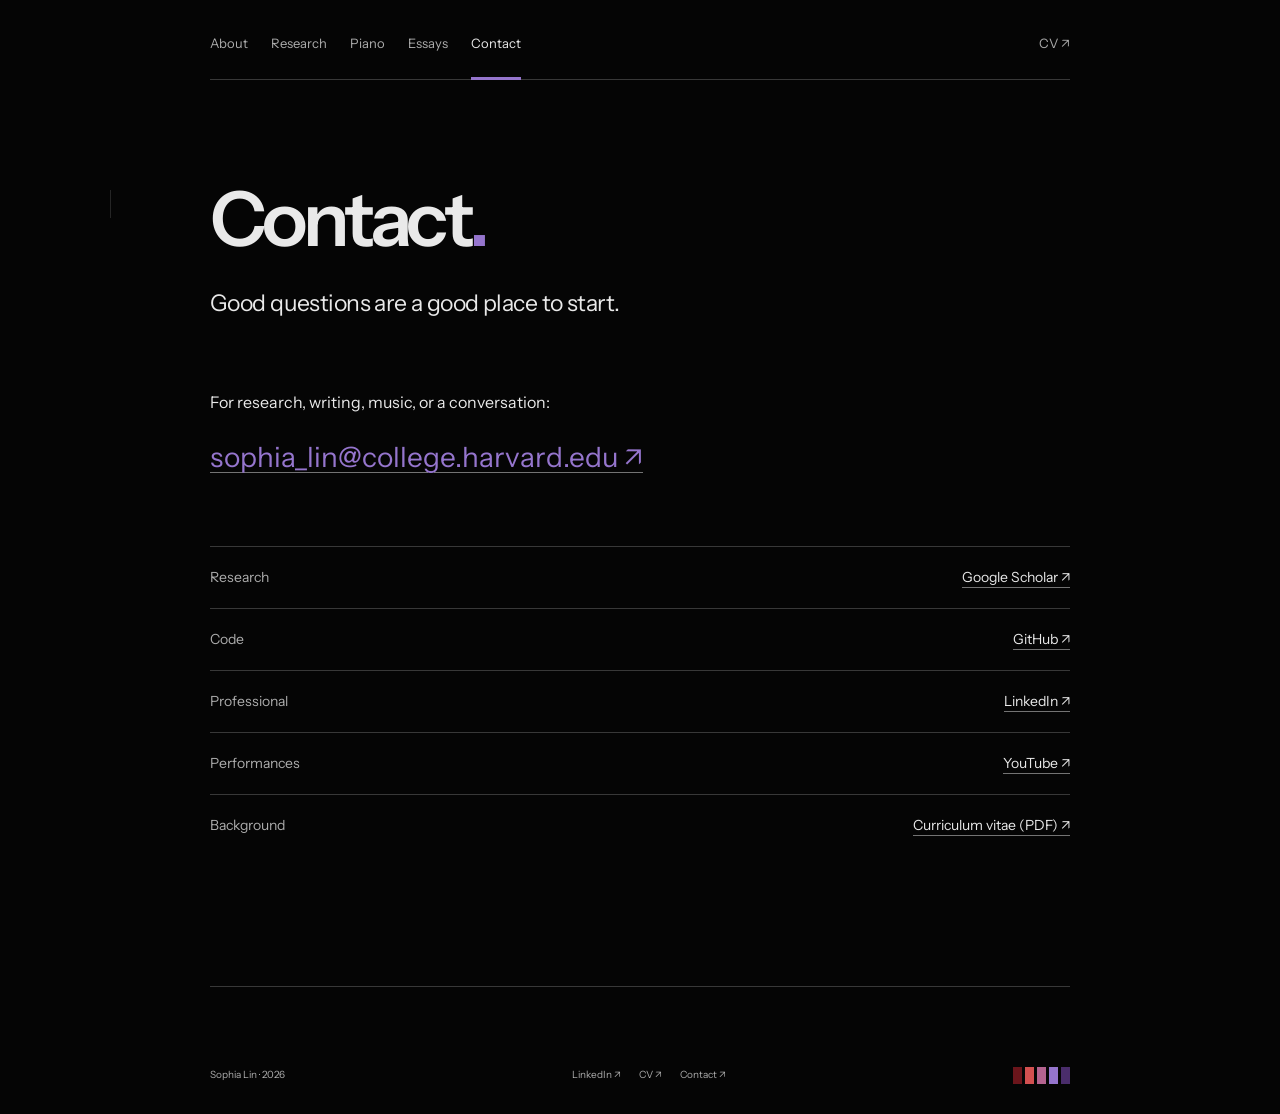
==== commit 9bbbd511: "Stylization changes." ====
--- a/contact/index.html
+++ b/contact/index.html
@@ -4,6 +4,6 @@
 <link rel="canonical" href="https://sophia-z-lin.github.io/personal-website/contact/"><meta property="og:title" content="Contact — Sophia Lin"><meta property="og:description" content="Research, essays, and performances by Sophia Lin."><meta property="og:type" content="website"><meta property="og:image" content="https://sophia-z-lin.github.io/personal-website/assets/portrait.png">
 <link rel="icon" href="../assets/favicon.svg" type="image/svg+xml"><link rel="stylesheet" href="../styles.css"><script src="../site.js" defer></script>
 </head><body class="tone-purple"><a class="skip" href="#main">Skip to content</a><div class="reading-progress" aria-hidden="true"></div>
-<header class="masthead"><a class="identity" href="../index.html" aria-label="Sophia Lin, home">Sophia Lin</a><nav aria-label="Main navigation"><a href="../index.html">About</a><a href="../research/">Research</a><a href="../piano/">Piano</a><a href="../essays/">Essays</a><a href="../contact/" aria-current="page">Contact</a><a class="nav-cv" href="../cv.pdf">CV ↗</a></nav></header>
-<main id="main"><div class="page-opening"><p class="kicker">04 / Sophia Lin</p><h1>Contact<span class="title-stop">.</span></h1><p class="page-deck">Good questions are a good place to start.</p></div><section class="contact-body"><p>For research, writing, music, or a conversation:</p><a class="contact-email" href="mailto:sophia_lin@college.harvard.edu">sophia_lin@college.harvard.edu ↗</a><div class="contact-row"><span>Research</span><a href="https://scholar.google.com/citations?user=iws3sEUAAAAJ&amp;hl=en">Google Scholar ↗</a></div><div class="contact-row"><span>Code</span><a href="https://github.com/sophia-z-lin">GitHub ↗</a></div><div class="contact-row"><span>Professional</span><a href="https://www.linkedin.com/in/szlin-harvard">LinkedIn ↗</a></div><div class="contact-row"><span>Performances</span><a href="https://www.youtube.com/@sophialin1802">YouTube ↗</a></div><div class="contact-row"><span>Background</span><a href="../cv.pdf">Curriculum vitae (PDF) ↗</a></div></section></main>
+<header class="masthead"><nav aria-label="Main navigation"><a href="../index.html">About</a><a href="../research/">Research</a><a href="../piano/">Piano</a><a href="../essays/">Essays</a><a href="../contact/" aria-current="page">Contact</a><a class="nav-cv" href="../cv.pdf">CV ↗</a></nav></header>
+<main id="main"><div class="page-opening"><h1>Contact<span class="title-stop">.</span></h1><p class="page-deck">Good questions are a good place to start.</p></div><section class="contact-body"><p>For research, writing, music, or a conversation:</p><a class="contact-email" href="mailto:sophia_lin@college.harvard.edu">sophia_lin@college.harvard.edu ↗</a><div class="contact-row"><span>Research</span><a href="https://scholar.google.com/citations?user=iws3sEUAAAAJ&amp;hl=en">Google Scholar ↗</a></div><div class="contact-row"><span>Code</span><a href="https://github.com/sophia-z-lin">GitHub ↗</a></div><div class="contact-row"><span>Professional</span><a href="https://www.linkedin.com/in/szlin-harvard">LinkedIn ↗</a></div><div class="contact-row"><span>Performances</span><a href="https://www.youtube.com/@sophialin1802">YouTube ↗</a></div><div class="contact-row"><span>Background</span><a href="../cv.pdf">Curriculum vitae (PDF) ↗</a></div></section></main>
 <footer><div class="footer-bottom"><span>Sophia Lin · 2026</span><div><a href="https://www.linkedin.com/in/szlin-harvard">LinkedIn ↗</a><a href="../cv.pdf">CV ↗</a><a href="../contact/">Contact ↗</a></div><span class="pigments" aria-hidden="true"><i></i><i></i><i></i><i></i><i></i></span></div></footer></body></html>
--- a/styles.css
+++ b/styles.css
@@ -1,9 +1,9 @@
 @font-face{font-family:Instrument Sans;src:url('assets/fonts/InstrumentSans.ttf') format('truetype');font-weight:400 700;font-stretch:75% 100%;font-display:swap}
 @font-face{font-family:Instrument Sans;src:url('assets/fonts/InstrumentSans-Italic.ttf') format('truetype');font-style:italic;font-weight:400 700;font-display:swap}
 :root{color-scheme:dark;--bg:#050505;--text:#e9e9e9;--muted:#acacac;--rule:#383838;--accent:#D35050;--ink:#6B151B;--width:860px}
-*{box-sizing:border-box}html{scroll-behavior:smooth;scroll-padding-top:24px}body{margin:0;background:var(--bg);color:var(--text);font-family:'Instrument Sans',Arial,sans-serif;font-size:16px;line-height:1.65;-webkit-font-smoothing:antialiased}body.tone-purple{--accent:#9575CD;--ink:#4A2D6B}::selection{background:var(--ink);color:#fff}a{color:inherit;text-underline-offset:5px;text-decoration-thickness:1px;text-decoration-color:#737373;transition:color .15s,text-decoration-color .15s}a:hover{color:var(--accent);text-decoration-color:var(--accent)}a:focus-visible,summary:focus-visible,button:focus-visible{outline:2px solid var(--accent);outline-offset:6px}button{font:inherit}p{margin:0 0 19px}h1,h2,h3{font-weight:600;line-height:1.16;margin:0;letter-spacing:-.035em}h1{font-size:76px}h2{font-size:27px}h3{font-size:22px}img{max-width:100%;height:auto}main,footer{max-width:var(--width);margin:auto}.masthead{max-width:1060px;margin:auto;padding:33px 0 25px;display:flex;align-items:center;gap:28px;border-bottom:1px solid var(--rule);font-size:13px}.identity{text-decoration:none;font-weight:600;white-space:nowrap}.masthead nav{display:flex;flex:1;gap:23px}.nav-cv{margin-left:auto}.masthead nav a{text-decoration:none;color:var(--muted)}.masthead nav a[aria-current],.masthead nav a:hover{color:var(--text)}.masthead nav a[aria-current]{position:relative}.masthead nav a[aria-current]:after{content:'';height:3px;background:var(--accent);position:absolute;bottom:-26px;left:0;right:0}.skip{position:fixed;top:-80px;left:20px;background:var(--bg);z-index:9;padding:10px}.skip:focus{top:8px}.reading-progress{height:2px;position:fixed;top:0;left:0;background:var(--accent);width:0;z-index:10}.kicker,.meta,.folio,.project-context,.project-end,.pub-year,.essay-date,.performance-number,.video-links{font-size:12px;color:var(--muted);line-height:1.5}.kicker{text-transform:uppercase;letter-spacing:.11em;font-weight:500}.opening{padding:83px 0 69px}.opening-top{display:flex;justify-content:space-between;gap:20px;margin-bottom:28px}.opening-top p{margin:0}.opening h1{font-size:90px;letter-spacing:-.065em;margin-left:-5px;margin-bottom:36px}.title-stop{color:var(--accent)}.biography{display:grid;grid-template-columns:minmax(0,1fr) 190px;gap:48px;align-items:start}.intro-line{font-size:23px;line-height:1.45;letter-spacing:-.025em;max-width:550px}.biography>div>p:not(.intro-line){max-width:550px}.portrait{margin:7px 0 0}.portrait img{display:block;aspect-ratio:3/4;width:100%;object-fit:cover;object-position:50% 50%;filter:saturate(.65);height:auto}.portrait figcaption{font-size:10px;letter-spacing:.12em;text-transform:uppercase;color:var(--muted);margin-top:10px}.inline-links{display:flex;gap:25px;font-size:12px;margin-top:25px}.inline-links a{color:var(--accent)}.archive-section{padding:0 0 64px}.section-head{display:flex;align-items:baseline;border-top:1px solid var(--rule);padding-top:20px;gap:22px;margin-bottom:29px}.section-head .folio{color:var(--accent);font-variant-numeric:tabular-nums}.section-head>a,.section-head>.meta{margin-left:auto;font-size:12px}.section-head a{text-decoration:none;color:var(--muted)}.section-deck{font-size:19px;margin:0 0 30px;letter-spacing:-.02em}.project{display:grid;grid-template-columns:155px minmax(0,1fr);gap:27px;padding:25px 0;border-bottom:1px solid #232323}.project-context span{display:block}.project-context span:first-child{color:var(--text);margin-bottom:5px}.project h3{font-size:20px;line-height:1.28;letter-spacing:-.022em;margin:0 0 12px}.project p{font-size:15px;line-height:1.7;margin-bottom:13px}.project-end{display:flex;justify-content:space-between;color:var(--muted)}.project-end a{color:var(--accent)}.publication{display:grid;grid-template-columns:155px minmax(0,1fr);gap:27px;margin-top:28px}.pub-year{font-variant-numeric:tabular-nums;color:var(--accent)}.publication h3{font-size:16px;font-weight:500;line-height:1.45;letter-spacing:-.012em}.publication h3 a{text-decoration:none}.publication p{font-size:12px;color:var(--muted);margin:7px 0 2px}.publication strong{font-weight:500;color:var(--text)}.essay-feature{display:grid;grid-template-columns:155px minmax(0,1fr);gap:27px;padding:15px 0 24px}.essay-feature .kicker{color:#9575CD;margin:0 0 14px}.essay-feature h3{font-size:37px;letter-spacing:-.04em}.essay-feature h3 a{text-decoration:none;display:flex;justify-content:space-between;gap:16px}.arrow{color:#9575CD;font-size:28px;transition:transform .2s}.essay-feature h3 a:hover .arrow{transform:translate(3px,-3px)}.essay-subtitle{font-size:18px;line-height:1.45;margin:13px 0 20px}.essay-feature p:not(.kicker):not(.essay-subtitle){font-size:15px;color:var(--muted)}.text-link{display:inline-flex;align-items:center;gap:25px;font-size:13px;text-decoration:none;border-bottom:1px solid var(--accent);padding-bottom:5px}.piano-home{display:grid;grid-template-columns:155px minmax(0,1fr);gap:27px;padding:12px 0}.large-number{color:var(--accent);font-size:96px;letter-spacing:-.08em;line-height:1;font-weight:500;font-variant-numeric:lining-nums}.piano-home h3{font-size:25px;line-height:1.3}.piano-home h3 a{text-decoration:none}.piano-home .kicker{margin-bottom:10px}.piano-home p:not(.kicker){margin-top:15px}.page-opening{padding:75px 0 35px}.page-opening h1{margin:20px 0 23px;letter-spacing:-.06em}.page-deck{max-width:620px;font-size:23px;line-height:1.45;letter-spacing:-.025em}.section-introduction{max-width:675px;margin:0 0 60px}.section-introduction p{font-size:17px}.performance{display:grid;grid-template-columns:110px minmax(0,1fr);gap:28px;border-top:1px solid var(--rule);padding:29px 0 55px}.performance-number{color:var(--accent);font-size:17px;font-variant-numeric:tabular-nums}.performance-number span{display:block;color:var(--muted);margin-top:5px;font-size:12px}.performance h2{font-size:29px;margin:0 0 13px;line-height:1.3}.performance .kicker{margin-bottom:12px}.video{aspect-ratio:16/9;background:#131313;position:relative;margin-top:25px;overflow:hidden;border-bottom:2px solid var(--ink)}.video-cover{position:absolute;inset:0;display:block}.video img{width:100%;height:100%;object-fit:cover;filter:grayscale(1) brightness(.58);transition:filter .25s}.video-cover:hover img{filter:grayscale(.5) brightness(.72)}.play{position:absolute;left:calc(50% - 25px);top:calc(50% - 25px);width:50px;height:50px;border:1px solid #e9e9e9;display:grid;place-content:center;font-size:17px;color:#fff;background:#05050580}.video-caption{position:absolute;bottom:19px;left:22px;right:22px;font-size:12px;display:flex;justify-content:space-between;color:white}.video iframe{width:100%;height:100%;border:0;position:absolute;inset:0}.video-links{display:flex;justify-content:space-between;margin-top:12px}.video-links a{text-decoration:none}.archive-link{border-top:1px solid var(--rule);padding:25px 0}.longform{max-width:700px;margin:auto}.essay-opening{padding:70px 0 30px;border-bottom:1px solid var(--rule)}.essay-opening>.meta{margin-top:28px}.essay-opening h1{font-size:68px;line-height:1.05;max-width:600px;margin:24px 0}.essay-deck{font-size:26px;line-height:1.4;letter-spacing:-.025em;margin-bottom:12px}.contents{margin:25px 0 40px;border-bottom:1px solid var(--rule);padding:0 0 20px}.contents summary{font-size:13px;cursor:pointer;color:var(--accent)}.contents nav{display:flex;flex-direction:column;gap:10px;padding:20px 0 0;font-size:14px}.essay-text{font-size:17px;line-height:1.85}.essay-text p{margin-bottom:24px}.essay-text h2{font-size:28px;margin:52px 0 22px;line-height:1.3}.essay-text h3{font-size:17px;line-height:1.6;margin:28px 0 16px}.essay-text a{overflow-wrap:anywhere;color:var(--accent)}.appendices{border-top:1px solid var(--rule);border-bottom:1px solid var(--rule);margin:50px 0;padding:23px 0}.appendices summary{cursor:pointer;font-size:20px;font-weight:500;line-height:1.4}.appendices summary span{font-size:12px;float:right;color:var(--muted);font-weight:400}.appendices img{max-height:900px;object-fit:contain;display:block;margin:20px auto}.appendices p{font-size:13px;color:var(--muted)}.references p{font-size:13px;line-height:1.7;padding-left:20px;text-indent:-20px;overflow-wrap:anywhere}.contact-body{padding:15px 0 90px}.contact-email{display:block;font-size:clamp(16px,3vw,28px);color:var(--accent);margin:0 0 65px;overflow-wrap:anywhere}.contact-row{display:flex;justify-content:space-between;border-top:1px solid var(--rule);padding:19px 0;font-size:14px}.contact-row span{color:var(--muted)}footer{border-top:1px solid var(--rule);margin-top:40px;padding:36px 0 30px}.footer-top{display:flex;align-items:center;justify-content:space-between;gap:20px}.footer-top p{font-size:22px;line-height:1.45;letter-spacing:-.025em}.footer-top .email{font-size:12px;color:var(--muted)}.footer-bottom{display:flex;align-items:center;justify-content:space-between;margin-top:44px;font-size:10px;color:var(--muted);gap:15px}.footer-bottom>div{display:flex;gap:18px}.footer-bottom a{text-decoration:none}.pigments{display:flex;gap:3px}.pigments i{width:9px;height:17px;background:#6b151b}.pigments i:nth-child(2){background:#D35050}.pigments i:nth-child(3){background:#B4638F}.pigments i:nth-child(4){background:#9575CD}.pigments i:nth-child(5){background:#4A2D6B}
+*{box-sizing:border-box}html{scroll-behavior:smooth;scroll-padding-top:24px}body{margin:0;background:var(--bg);color:var(--text);font-family:'Instrument Sans',Arial,sans-serif;font-size:16px;line-height:1.65;-webkit-font-smoothing:antialiased}body.tone-purple{--accent:#9575CD;--ink:#4A2D6B}::selection{background:var(--ink);color:#fff}a{color:inherit;text-underline-offset:5px;text-decoration-thickness:1px;text-decoration-color:#737373;transition:color .15s,text-decoration-color .15s}a:hover{color:var(--accent);text-decoration-color:var(--accent)}a:focus-visible,summary:focus-visible,button:focus-visible{outline:2px solid var(--accent);outline-offset:6px}button{font:inherit}p{margin:0 0 19px}h1,h2,h3{font-weight:600;line-height:1.16;margin:0;letter-spacing:-.035em}h1{font-size:76px}h2{font-size:27px}h3{font-size:22px}img{max-width:100%;height:auto}main,footer{max-width:var(--width);margin:auto}.masthead{max-width:var(--width);margin:auto;padding:33px 0 25px;border-bottom:1px solid var(--rule);font-size:13px}.masthead nav{display:flex;gap:23px}.nav-cv{margin-left:auto}.masthead nav a{text-decoration:none;color:var(--muted)}.masthead nav a[aria-current],.masthead nav a:hover{color:var(--text)}.masthead nav a[aria-current]{position:relative}.masthead nav a[aria-current]:after{content:'';height:3px;background:var(--accent);position:absolute;bottom:-26px;left:0;right:0}.skip{position:fixed;top:-80px;left:20px;background:var(--bg);z-index:9;padding:10px}.skip:focus{top:8px}.reading-progress{height:2px;position:fixed;top:0;left:0;background:var(--accent);width:0;z-index:10}.kicker,.meta,.folio,.project-context,.project-end,.pub-year,.essay-date,.performance-number,.video-links{font-size:12px;color:var(--muted);line-height:1.5}.kicker{text-transform:uppercase;letter-spacing:.11em;font-weight:500}.opening{padding:83px 0 69px}.opening-top{display:flex;justify-content:space-between;gap:20px;margin-bottom:28px}.opening-top p{margin:0}.opening h1{font-size:90px;letter-spacing:-.065em;margin-left:-5px;margin-bottom:36px}.title-stop{color:var(--accent)}.biography{display:grid;grid-template-columns:minmax(0,1fr) 190px;gap:48px;align-items:start}.intro-line{font-size:23px;line-height:1.45;letter-spacing:-.025em;max-width:550px}.biography>div>p:not(.intro-line){max-width:550px}.portrait{margin:7px 0 0}.portrait img{display:block;aspect-ratio:3/4;width:100%;object-fit:cover;object-position:50% 50%;filter:saturate(.65);height:auto}.portrait figcaption{font-size:10px;letter-spacing:.12em;text-transform:uppercase;color:var(--muted);margin-top:10px}.inline-links{display:flex;gap:25px;font-size:12px;margin-top:25px}.inline-links a{color:var(--accent)}.archive-section{padding:0 0 64px}.section-head{display:flex;align-items:baseline;border-top:1px solid var(--rule);padding-top:20px;gap:22px;margin-bottom:29px}.section-head .folio{color:var(--accent);font-variant-numeric:tabular-nums}.section-head>a,.section-head>.meta{margin-left:auto;font-size:12px}.section-head a{text-decoration:none;color:var(--muted)}.section-deck{font-size:19px;margin:0 0 30px;letter-spacing:-.02em}.project{display:grid;grid-template-columns:155px minmax(0,1fr);gap:27px;padding:25px 0;border-bottom:1px solid #232323}.project-context span{display:block}.project-context span:first-child{color:var(--text);margin-bottom:5px}.project h3{font-size:20px;line-height:1.28;letter-spacing:-.022em;margin:0 0 12px}.project p{font-size:15px;line-height:1.7;margin-bottom:13px}.project-end{display:flex;justify-content:space-between;color:var(--muted)}.project-end a{color:var(--accent)}.publication{display:grid;grid-template-columns:155px minmax(0,1fr);gap:27px;margin-top:28px}.pub-year{font-variant-numeric:tabular-nums;color:var(--accent)}.publication h3{font-size:16px;font-weight:500;line-height:1.45;letter-spacing:-.012em}.publication h3 a{text-decoration:none}.publication p{font-size:12px;color:var(--muted);margin:7px 0 2px}.publication strong{font-weight:500;color:var(--text)}.essay-feature{display:grid;grid-template-columns:155px minmax(0,1fr);gap:27px;padding:15px 0 24px}.essay-feature .kicker{color:#9575CD;margin:0 0 14px}.essay-feature h3{font-size:37px;letter-spacing:-.04em}.essay-feature h3 a{text-decoration:none;display:flex;justify-content:space-between;gap:16px}.arrow{color:#9575CD;font-size:28px;transition:transform .2s}.essay-feature h3 a:hover .arrow{transform:translate(3px,-3px)}.essay-subtitle{font-size:18px;line-height:1.45;margin:13px 0 20px}.essay-feature p:not(.kicker):not(.essay-subtitle){font-size:15px;color:var(--muted)}.text-link{display:inline-flex;align-items:center;gap:25px;font-size:13px;text-decoration:none;border-bottom:1px solid var(--accent);padding-bottom:5px}.piano-home{display:grid;grid-template-columns:155px minmax(0,1fr);gap:27px;padding:12px 0}.large-number{color:var(--accent);font-size:96px;letter-spacing:-.08em;line-height:1;font-weight:500;font-variant-numeric:lining-nums}.piano-home h3{font-size:25px;line-height:1.3}.piano-home h3 a{text-decoration:none}.piano-home .kicker{margin-bottom:10px}.piano-home p:not(.kicker){margin-top:15px}.page-opening{padding:75px 0 35px}.page-opening h1{margin:20px 0 23px;letter-spacing:-.06em}.page-deck{max-width:620px;font-size:23px;line-height:1.45;letter-spacing:-.025em}.section-introduction{max-width:675px;margin:0 0 60px}.section-introduction p{font-size:17px}.performance{display:grid;grid-template-columns:110px minmax(0,1fr);gap:28px;border-top:1px solid var(--rule);padding:29px 0 55px}.performance-number{color:var(--accent);font-size:17px;font-variant-numeric:tabular-nums}.performance-number span{display:block;color:var(--muted);margin-top:5px;font-size:12px}.performance h2{font-size:29px;margin:0 0 13px;line-height:1.3}.performance .kicker{margin-bottom:12px}.video{aspect-ratio:16/9;background:#131313;position:relative;margin-top:25px;overflow:hidden;border-bottom:2px solid var(--ink)}.video-cover{position:absolute;inset:0;display:block}.video img{width:100%;height:100%;object-fit:cover;filter:grayscale(1) brightness(.58);transition:filter .25s}.video-cover:hover img{filter:grayscale(.5) brightness(.72)}.play{position:absolute;left:calc(50% - 25px);top:calc(50% - 25px);width:50px;height:50px;border:1px solid #e9e9e9;display:grid;place-content:center;font-size:17px;color:#fff;background:#05050580}.video-caption{position:absolute;bottom:19px;left:22px;right:22px;font-size:12px;display:flex;justify-content:space-between;color:white}.video iframe{width:100%;height:100%;border:0;position:absolute;inset:0}.video-links{display:flex;justify-content:space-between;margin-top:12px}.video-links a{text-decoration:none}.archive-link{border-top:1px solid var(--rule);padding:25px 0}.longform{max-width:700px;margin:auto}.essay-opening{padding:70px 0 30px;border-bottom:1px solid var(--rule)}.essay-opening>.meta{margin-top:28px}.essay-opening h1{font-size:68px;line-height:1.05;max-width:600px;margin:24px 0}.essay-deck{font-size:26px;line-height:1.4;letter-spacing:-.025em;margin-bottom:12px}.contents{margin:25px 0 40px;border-bottom:1px solid var(--rule);padding:0 0 20px}.contents summary{font-size:13px;cursor:pointer;color:var(--accent)}.contents nav{display:flex;flex-direction:column;gap:10px;padding:20px 0 0;font-size:14px}.essay-text{font-size:17px;line-height:1.85}.essay-text p{margin-bottom:24px}.essay-text h2{font-size:28px;margin:52px 0 22px;line-height:1.3}.essay-text h3{font-size:17px;line-height:1.6;margin:28px 0 16px}.essay-text a{overflow-wrap:anywhere;color:var(--accent)}.appendices{border-top:1px solid var(--rule);border-bottom:1px solid var(--rule);margin:50px 0;padding:23px 0}.appendices summary{cursor:pointer;font-size:20px;font-weight:500;line-height:1.4}.appendices summary span{font-size:12px;float:right;color:var(--muted);font-weight:400}.appendices img{max-height:900px;object-fit:contain;display:block;margin:20px auto}.appendices p{font-size:13px;color:var(--muted)}.references p{font-size:13px;line-height:1.7;padding-left:20px;text-indent:-20px;overflow-wrap:anywhere}.contact-body{padding:15px 0 90px}.contact-email{display:block;font-size:clamp(16px,3vw,28px);color:var(--accent);margin:0 0 65px;overflow-wrap:anywhere}.contact-row{display:flex;justify-content:space-between;border-top:1px solid var(--rule);padding:19px 0;font-size:14px}.contact-row span{color:var(--muted)}footer{border-top:1px solid var(--rule);margin-top:40px;padding:36px 0 30px}.footer-top{display:flex;align-items:center;justify-content:space-between;gap:20px}.footer-top p{font-size:22px;line-height:1.45;letter-spacing:-.025em}.footer-top .email{font-size:12px;color:var(--muted)}.footer-bottom{display:flex;align-items:center;justify-content:space-between;margin-top:44px;font-size:10px;color:var(--muted);gap:15px}.footer-bottom>div{display:flex;gap:18px}.footer-bottom a{text-decoration:none}.pigments{display:flex;gap:3px}.pigments i{width:9px;height:17px;background:#6b151b}.pigments i:nth-child(2){background:#D35050}.pigments i:nth-child(3){background:#B4638F}.pigments i:nth-child(4){background:#9575CD}.pigments i:nth-child(5){background:#4A2D6B}
 @media(min-width:1250px){body{background-image:linear-gradient(#252525,#252525);background-size:1px 28px;background-position:calc(50% - 530px) 190px;background-repeat:no-repeat}}
-@media(max-width:1120px){.masthead{margin:0 36px}main,footer{width:calc(100% - 100px);max-width:860px}}
+@media(max-width:1120px){main,footer,.masthead{width:calc(100% - 100px);max-width:860px}}
 @media(max-width:760px){.masthead{margin:0 23px;display:block;padding:20px 0}.identity-note{margin-left:auto}.masthead nav{margin-top:24px;gap:0;justify-content:space-between;font-size:12px}.masthead nav a[aria-current]:after{bottom:-21px}main,footer{width:calc(100% - 46px)}.opening{padding:48px 0 50px}.opening h1{font-size:72px}.opening-top>.meta{display:none}.biography{grid-template-columns:minmax(0,1fr) 150px;gap:26px}.intro-line{font-size:21px}.portrait{margin-top:7px}.project,.publication,.essay-feature,.piano-home{grid-template-columns:100px minmax(0,1fr);gap:22px}.section-head{gap:14px}.section-head h2{font-size:25px}.essay-feature h3{font-size:31px}.footer-top{display:block}.footer-bottom{flex-wrap:wrap;gap:18px}.performance{grid-template-columns:55px minmax(0,1fr);gap:20px}.page-opening{padding-top:50px}.page-opening h1{font-size:66px}.essay-opening h1{font-size:58px}}
 @media(max-width:520px){.biography{display:flex;flex-direction:column}.portrait{width:42%;max-width:185px;margin:5px 0 0 auto}.portrait figcaption{text-align:right}.opening h1{font-size:66px}.opening .kicker{font-size:10px}.intro-line{font-size:22px}.inline-links{gap:18px;flex-wrap:wrap}.section-head{flex-wrap:wrap;row-gap:8px}.section-head>a{font-size:11px}.section-head h2{font-size:24px}.project{display:block}.project-context{display:flex;justify-content:space-between;gap:18px;margin-bottom:14px}.project-context span:first-child{max-width:75%}.publication{grid-template-columns:40px minmax(0,1fr);gap:16px}.essay-feature{display:block}.essay-date{margin-bottom:24px}.essay-date br{display:none}.essay-date br:after{content:' '}.essay-feature h3{font-size:36px}.piano-home{grid-template-columns:65px minmax(0,1fr);gap:18px}.large-number{font-size:67px}.piano-home h3{font-size:23px}.performance{display:block}.performance-number{display:flex;justify-content:space-between;margin-bottom:20px}.performance-number span{margin:0}.performance h2{font-size:26px}.video-links{font-size:10px}.page-opening h1{font-size:60px}.page-deck{font-size:22px}.essay-opening h1{font-size:54px}.essay-deck{font-size:23px}.essay-text{font-size:16px}.essay-text h2{font-size:25px}.footer-bottom>div{gap:16px;flex-wrap:wrap}.footer-top .email{font-size:11px}.appendices summary{font-size:17px}.appendices summary span{float:none;display:block;margin-top:10px}.contact-body{padding-bottom:40px}}
 @media(prefers-reduced-motion:reduce){html{scroll-behavior:auto}*,*:before,*:after{transition:none!important;animation:none!important}}
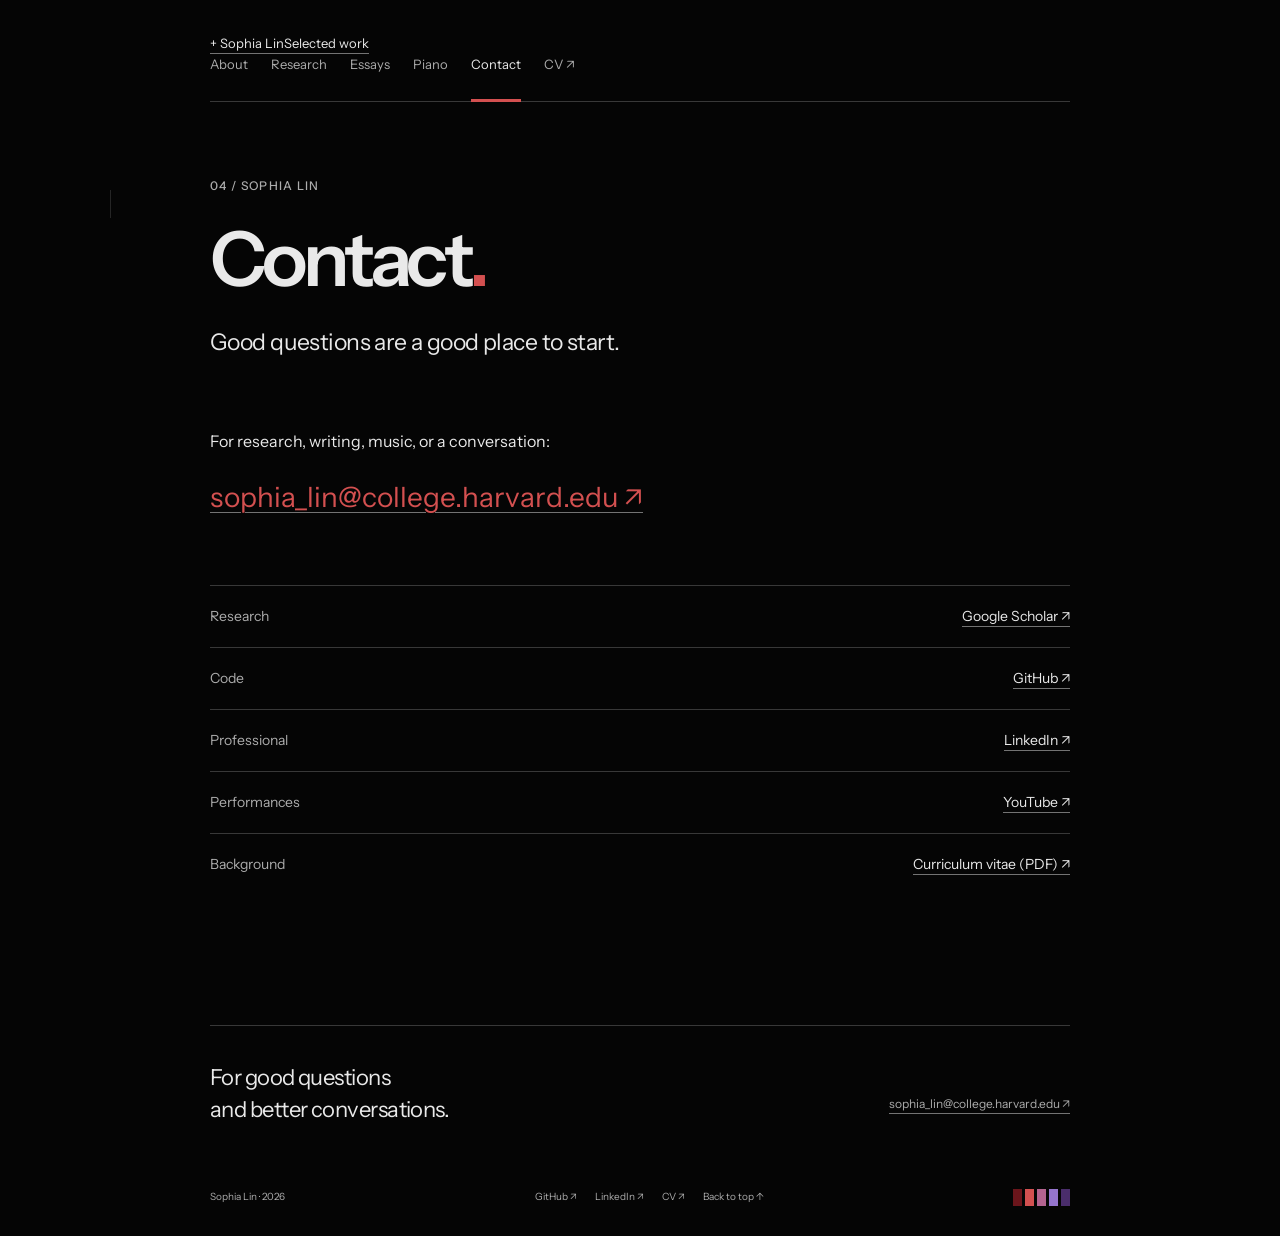
==== commit ffef8a2a: "Fixing updates." ====
--- a/contact/index.html
+++ b/contact/index.html
@@ -3,7 +3,7 @@
 <title>Contact — Sophia Lin</title><meta name="description" content="Research, essays, and performances by Sophia Lin."><meta name="theme-color" content="#050505">
 <link rel="canonical" href="https://sophia-z-lin.github.io/personal-website/contact/"><meta property="og:title" content="Contact — Sophia Lin"><meta property="og:description" content="Research, essays, and performances by Sophia Lin."><meta property="og:type" content="website"><meta property="og:image" content="https://sophia-z-lin.github.io/personal-website/assets/portrait.png">
 <link rel="icon" href="../assets/favicon.svg" type="image/svg+xml"><link rel="stylesheet" href="../styles.css"><script src="../site.js" defer></script>
-</head><body class="tone-purple"><a class="skip" href="#main">Skip to content</a><div class="reading-progress" aria-hidden="true"></div>
-<header class="masthead"><nav aria-label="Main navigation"><a href="../index.html">About</a><a href="../research/">Research</a><a href="../piano/">Piano</a><a href="../essays/">Essays</a><a href="../contact/" aria-current="page">Contact</a><a class="nav-cv" href="../cv.pdf">CV ↗</a></nav></header>
-<main id="main"><div class="page-opening"><h1>Contact<span class="title-stop">.</span></h1><p class="page-deck">Good questions are a good place to start.</p></div><section class="contact-body"><p>For research, writing, music, or a conversation:</p><a class="contact-email" href="mailto:sophia_lin@college.harvard.edu">sophia_lin@college.harvard.edu ↗</a><div class="contact-row"><span>Research</span><a href="https://scholar.google.com/citations?user=iws3sEUAAAAJ&amp;hl=en">Google Scholar ↗</a></div><div class="contact-row"><span>Code</span><a href="https://github.com/sophia-z-lin">GitHub ↗</a></div><div class="contact-row"><span>Professional</span><a href="https://www.linkedin.com/in/szlin-harvard">LinkedIn ↗</a></div><div class="contact-row"><span>Performances</span><a href="https://www.youtube.com/@sophialin1802">YouTube ↗</a></div><div class="contact-row"><span>Background</span><a href="../cv.pdf">Curriculum vitae (PDF) ↗</a></div></section></main>
-<footer><div class="footer-bottom"><span>Sophia Lin · 2026</span><div><a href="https://www.linkedin.com/in/szlin-harvard">LinkedIn ↗</a><a href="../cv.pdf">CV ↗</a><a href="../contact/">Contact ↗</a></div><span class="pigments" aria-hidden="true"><i></i><i></i><i></i><i></i><i></i></span></div></footer></body></html>+</head><body class="tone-blue"><a class="skip" href="#main">Skip to content</a><div class="reading-progress" aria-hidden="true"></div>
+<header class="masthead"><a class="identity" href="../index.html" aria-label="Sophia Lin, home"><span class="registration" aria-hidden="true">+</span> Sophia Lin<span class="identity-note">Selected work</span></a><nav aria-label="Main navigation"><a href="../index.html">About</a><a href="../research/">Research</a><a href="../essays/">Essays</a><a href="../piano/">Piano</a><a href="../contact/" aria-current="page">Contact</a><a href="../cv.pdf">CV ↗</a></nav></header>
+<main id="main"><div class="page-opening"><p class="kicker">04 / Sophia Lin</p><h1>Contact<span class="title-stop">.</span></h1><p class="page-deck">Good questions are a good place to start.</p></div><section class="contact-body"><p>For research, writing, music, or a conversation:</p><a class="contact-email" href="mailto:sophia_lin@college.harvard.edu">sophia_lin@college.harvard.edu ↗</a><div class="contact-row"><span>Research</span><a href="https://scholar.google.com/citations?user=iws3sEUAAAAJ&amp;hl=en">Google Scholar ↗</a></div><div class="contact-row"><span>Code</span><a href="https://github.com/sophia-z-lin">GitHub ↗</a></div><div class="contact-row"><span>Professional</span><a href="https://www.linkedin.com/in/szlin-harvard">LinkedIn ↗</a></div><div class="contact-row"><span>Performances</span><a href="https://www.youtube.com/@sophialin1802">YouTube ↗</a></div><div class="contact-row"><span>Background</span><a href="../cv.pdf">Curriculum vitae (PDF) ↗</a></div></section></main>
+<footer><div class="footer-top"><p>For good questions<br>and better conversations.</p><a class="email" href="mailto:sophia_lin@college.harvard.edu">sophia_lin@college.harvard.edu ↗</a></div><div class="footer-bottom"><span>Sophia Lin · 2026</span><div><a href="https://github.com/sophia-z-lin">GitHub ↗</a><a href="https://www.linkedin.com/in/szlin-harvard">LinkedIn ↗</a><a href="../cv.pdf">CV ↗</a><a href="#main">Back to top ↑</a></div><span class="pigments" aria-hidden="true"><i></i><i></i><i></i><i></i><i></i></span></div></footer></body></html>
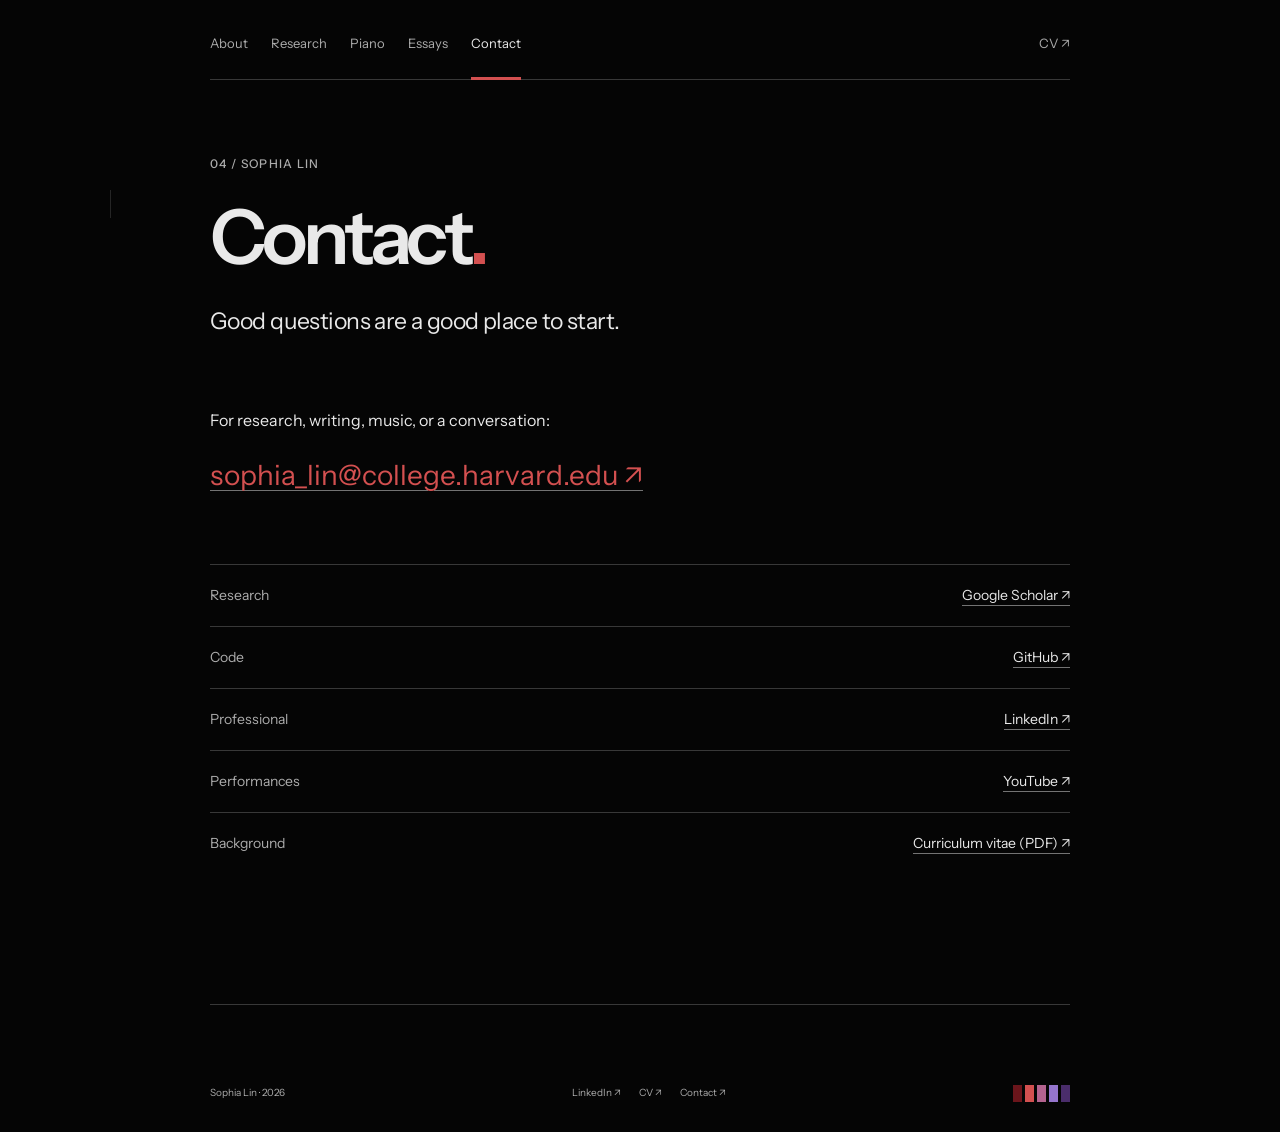
==== commit ab979f67: "Port header, footer, and homepage changes to build sources" ====
--- a/contact/index.html
+++ b/contact/index.html
@@ -3,7 +3,7 @@
 <title>Contact — Sophia Lin</title><meta name="description" content="Research, essays, and performances by Sophia Lin."><meta name="theme-color" content="#050505">
 <link rel="canonical" href="https://sophia-z-lin.github.io/personal-website/contact/"><meta property="og:title" content="Contact — Sophia Lin"><meta property="og:description" content="Research, essays, and performances by Sophia Lin."><meta property="og:type" content="website"><meta property="og:image" content="https://sophia-z-lin.github.io/personal-website/assets/portrait.png">
 <link rel="icon" href="../assets/favicon.svg" type="image/svg+xml"><link rel="stylesheet" href="../styles.css"><script src="../site.js" defer></script>
-</head><body class="tone-blue"><a class="skip" href="#main">Skip to content</a><div class="reading-progress" aria-hidden="true"></div>
-<header class="masthead"><a class="identity" href="../index.html" aria-label="Sophia Lin, home"><span class="registration" aria-hidden="true">+</span> Sophia Lin<span class="identity-note">Selected work</span></a><nav aria-label="Main navigation"><a href="../index.html">About</a><a href="../research/">Research</a><a href="../essays/">Essays</a><a href="../piano/">Piano</a><a href="../contact/" aria-current="page">Contact</a><a href="../cv.pdf">CV ↗</a></nav></header>
+</head><body><a class="skip" href="#main">Skip to content</a><div class="reading-progress" aria-hidden="true"></div>
+<header class="masthead"><nav aria-label="Main navigation"><a href="../index.html">About</a><a href="../research/">Research</a><a href="../piano/">Piano</a><a href="../essays/">Essays</a><a href="../contact/" aria-current="page">Contact</a><a class="nav-cv" href="../cv.pdf">CV ↗</a></nav></header>
 <main id="main"><div class="page-opening"><p class="kicker">04 / Sophia Lin</p><h1>Contact<span class="title-stop">.</span></h1><p class="page-deck">Good questions are a good place to start.</p></div><section class="contact-body"><p>For research, writing, music, or a conversation:</p><a class="contact-email" href="mailto:sophia_lin@college.harvard.edu">sophia_lin@college.harvard.edu ↗</a><div class="contact-row"><span>Research</span><a href="https://scholar.google.com/citations?user=iws3sEUAAAAJ&amp;hl=en">Google Scholar ↗</a></div><div class="contact-row"><span>Code</span><a href="https://github.com/sophia-z-lin">GitHub ↗</a></div><div class="contact-row"><span>Professional</span><a href="https://www.linkedin.com/in/szlin-harvard">LinkedIn ↗</a></div><div class="contact-row"><span>Performances</span><a href="https://www.youtube.com/@sophialin1802">YouTube ↗</a></div><div class="contact-row"><span>Background</span><a href="../cv.pdf">Curriculum vitae (PDF) ↗</a></div></section></main>
-<footer><div class="footer-top"><p>For good questions<br>and better conversations.</p><a class="email" href="mailto:sophia_lin@college.harvard.edu">sophia_lin@college.harvard.edu ↗</a></div><div class="footer-bottom"><span>Sophia Lin · 2026</span><div><a href="https://github.com/sophia-z-lin">GitHub ↗</a><a href="https://www.linkedin.com/in/szlin-harvard">LinkedIn ↗</a><a href="../cv.pdf">CV ↗</a><a href="#main">Back to top ↑</a></div><span class="pigments" aria-hidden="true"><i></i><i></i><i></i><i></i><i></i></span></div></footer></body></html>+<footer><div class="footer-bottom"><span>Sophia Lin · 2026</span><div><a href="https://www.linkedin.com/in/szlin-harvard">LinkedIn ↗</a><a href="../cv.pdf">CV ↗</a><a href="../contact/">Contact ↗</a></div><span class="pigments" aria-hidden="true"><i></i><i></i><i></i><i></i><i></i></span></div></footer></body></html>
